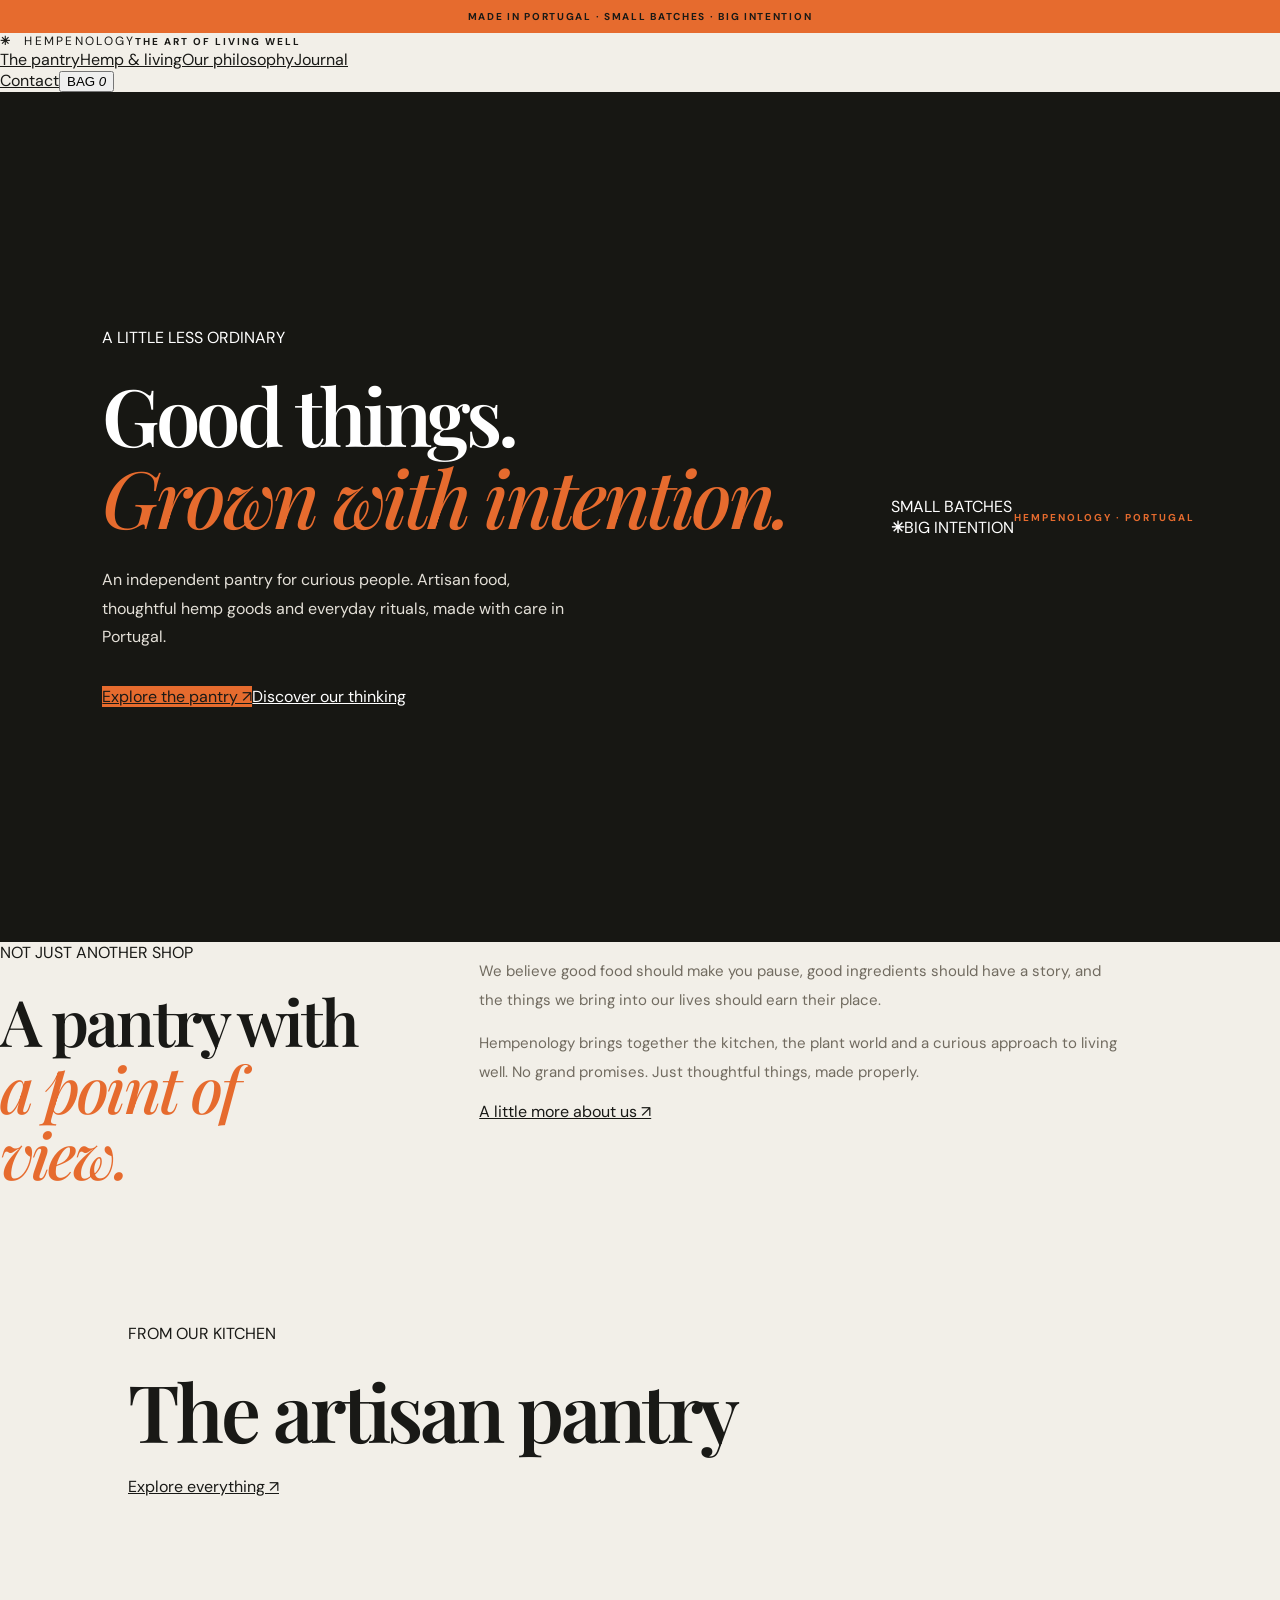
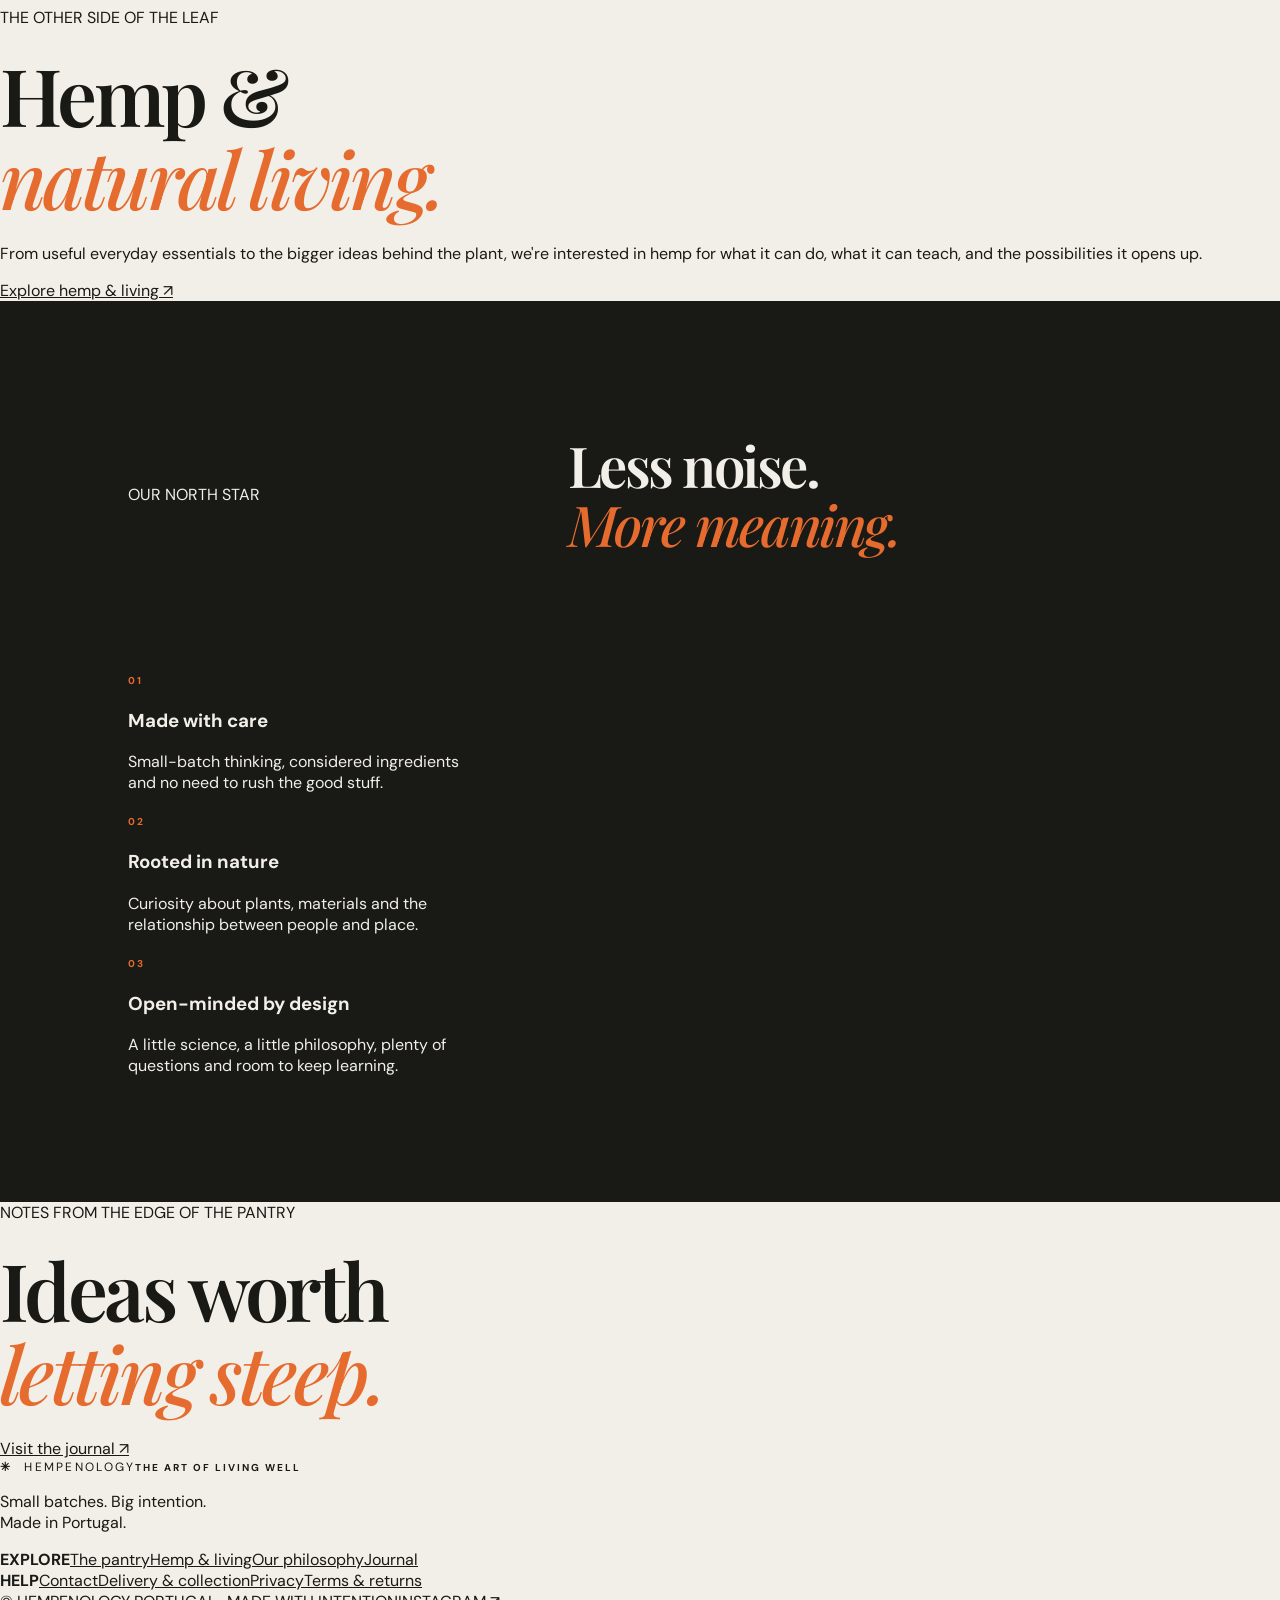
==== index.html @ 74f0e010 "Add files via upload" ====
<!doctype html><html lang="en"><head><meta charset="utf-8"><meta name="viewport" content="width=device-width,initial-scale=1"><title>Hempenology | Small batches. Big intention.</title><meta name="description" content="Artisan food, thoughtful hemp goods and a more intentional way of living. Made in Portugal."><meta name="theme-color" content="#171612"><link rel="icon" href="/assets/butterfly.svg"><link rel="preconnect" href="https://fonts.googleapis.com"><link href="https://fonts.googleapis.com/css2?family=DM+Sans:wght@400;500;600;700&family=Playfair+Display:wght@400;500;600;700&display=swap" rel="stylesheet"><link rel="stylesheet" href="/styles.css"><script defer src="/catalog.js"></script><script defer src="/app.js"></script></head><body>
<div class="announcement">MADE IN PORTUGAL · SMALL BATCHES · BIG INTENTION</div><header><a class="brand" href="/"><b>✳</b><span>HEMPENOLOGY<small>THE ART OF LIVING WELL</small></span></a><button class="menu" aria-label="Open menu">☰</button><nav><a href="/shop.html">The pantry</a><a href="/hemp.html">Hemp & living</a><a href="/philosophy.html">Our philosophy</a><a href="/journal.html">Journal</a></nav><div class="actions"><a href="/contact.html">Contact</a><button class="bag">BAG <i class="count">0</i></button></div></header>
<main><section class="hero"><div class="hero-content"><label>A LITTLE LESS ORDINARY</label><h1>Good things.<br><em>Grown with intention.</em></h1><p>An independent pantry for curious people. Artisan food, thoughtful hemp goods and everyday rituals, made with care in Portugal.</p><a class="btn orange" href="/shop.html">Explore the pantry ↗</a><a class="btn ghost" href="/philosophy.html">Discover our thinking</a></div><div class="stamp">SMALL BATCHES<br><b>✳</b>BIG INTENTION</div><small class="hero-foot">HEMPENOLOGY · PORTUGAL</small></section>
<section class="intro"><div><label>NOT JUST ANOTHER SHOP</label><h2>A pantry with<br><em>a point of view.</em></h2></div><div><p>We believe good food should make you pause, good ingredients should have a story, and the things we bring into our lives should earn their place.</p><p>Hempenology brings together the kitchen, the plant world and a curious approach to living well. No grand promises. Just thoughtful things, made properly.</p><a class="link" href="/philosophy.html">A little more about us ↗</a></div></section>
<section class="section"><div class="heading"><div><label>FROM OUR KITCHEN</label><h2>The artisan pantry</h2></div><a class="link" href="/shop.html">Explore everything ↗</a></div><div id="featured" class="products"></div></section>
<section class="split"><div class="botanical"></div><div><label>THE OTHER SIDE OF THE LEAF</label><h2>Hemp &<br><em>natural living.</em></h2><p>From useful everyday essentials to the bigger ideas behind the plant, we're interested in hemp for what it can do, what it can teach, and the possibilities it opens up.</p><a class="btn dark" href="/hemp.html">Explore hemp & living ↗</a></div></section>
<section class="section values"><label>OUR NORTH STAR</label><h2>Less noise.<br><em>More meaning.</em></h2><div class="three"><article><small>01</small><h3>Made with care</h3><p>Small-batch thinking, considered ingredients and no need to rush the good stuff.</p></article><article><small>02</small><h3>Rooted in nature</h3><p>Curiosity about plants, materials and the relationship between people and place.</p></article><article><small>03</small><h3>Open-minded by design</h3><p>A little science, a little philosophy, plenty of questions and room to keep learning.</p></article></div></section>
<section class="journal"><div><label>NOTES FROM THE EDGE OF THE PANTRY</label><h2>Ideas worth<br><em>letting steep.</em></h2></div><a class="btn ghost" href="/journal.html">Visit the journal ↗</a></section></main>
<footer><div class="foot-top"><div><a class="brand" href="/"><b>✳</b><span>HEMPENOLOGY<small>THE ART OF LIVING WELL</small></span></a><p>Small batches. Big intention.<br>Made in Portugal.</p></div><div class="foot-links"><div><b>EXPLORE</b><a href="/shop.html">The pantry</a><a href="/hemp.html">Hemp & living</a><a href="/philosophy.html">Our philosophy</a><a href="/journal.html">Journal</a></div><div><b>HELP</b><a href="/contact.html">Contact</a><a href="/delivery.html">Delivery & collection</a><a href="/privacy.html">Privacy</a><a href="/terms.html">Terms & returns</a></div></div></div><div class="foot-bottom">© <span id="year"></span> HEMPENOLOGY <span>PORTUGAL · MADE WITH INTENTION</span><a href="https://www.instagram.com/hempenology/">INSTAGRAM ↗</a></div></footer>
<div class="overlay" hidden><aside class="drawer"><div class="drawer-head"><h2>Your bag</h2><button class="close">×</button></div><div class="items"></div><div class="drawer-foot"><div class="total">Subtotal <b>€0.00</b></div><p>Delivery or collection details are confirmed before payment.</p><button class="btn orange checkout">Continue to order ↗</button></div></aside></div><div class="toast"></div></body></html>
---- styles.css ----
:root{--ink:#191916;--paper:#f2efe8;--cream:#e6dfd2;--orange:#e66b2e;--muted:#716b60;--serif:'Playfair Display',Georgia,serif;--sans:'DM Sans',Arial,sans-serif}
*{box-sizing:border-box}
html{scroll-behavior:smooth;scroll-padding-top:90px}
body{margin:0;background:var(--paper);color:var(--ink);font-family:var(--sans)}
a{color:inherit}
.announcement{background:var(--orange);text-align:center;padding:10px 14px;font-size:10px;font-weight:700;letter-spacing:.17em;text-transform:uppercase}
.header{height:84px;padding:0 6vw;display:flex;align-items:center;justify-content:space-between;background:var(--paper);position:relative;z-index:10}
.brand{display:flex;align-items:center;gap:12px;text-decoration:none;color:var(--ink);font-size:12px;letter-spacing:.19em}
.mark{width:42px;height:42px;border:1px solid var(--orange);display:grid;place-items:center;font:700 27px var(--serif);position:relative}
.mark span{color:var(--orange);position:absolute;right:5px;top:1px;font-size:13px}
.header nav{display:flex;align-items:center;gap:clamp(16px,2.7vw,36px)}
.header nav a,.bottom a{font-size:12px;text-decoration:none;color:var(--ink)}
.header nav a:hover,.bottom a:hover{color:var(--orange)}
.navcta{border:1px solid var(--ink);padding:12px 16px}
.menu{display:none;border:0;background:none;color:var(--ink);font-size:27px;cursor:pointer}
.hero{min-height:690px;height:min(76vw,850px);position:relative;display:flex;align-items:center;overflow:hidden;background:#171713;color:white}
.hero-bg{position:absolute;inset:0;background:linear-gradient(90deg,rgba(15,16,13,.91),rgba(15,16,13,.62) 58%,rgba(15,16,13,.25)),url('https://cdn.shopify.com/s/files/1/0929/4387/6361/files/1000040641.png?v=1758748194') center/cover}
.hero-content{position:relative;padding:7vw 8vw;max-width:980px}
.hero small,small{font-size:10px;letter-spacing:.2em;font-weight:700}
.hero small,.eyebrow small,.section-heading small,.manifesto-copy small,.values small,.journal-teaser small,.contact small{color:var(--orange)}
h1,h2{font:600 clamp(44px,6.2vw,82px)/1.04 var(--serif);letter-spacing:-.045em;margin:25px 0}
h1 em,h2 em{color:var(--orange);font-weight:500}
.hero p{max-width:470px;color:#e4e0d8;font-size:16px;line-height:1.8;margin:28px 0 34px}
.button{display:inline-flex;align-items:center;gap:12px;text-decoration:none;padding:17px 21px;font-size:11px;letter-spacing:.08em;text-transform:uppercase;font-weight:700;transition:transform .2s,background .2s}
.button:hover{transform:translateY(-2px)}
.orange{background:var(--orange);color:var(--ink)}
.hero-note,.hero-index{position:absolute;bottom:30px;font-size:9px;letter-spacing:.18em;color:#e8dfd3}
.hero-note{right:6vw}.hero-note i{color:var(--orange);padding:0 8px}.hero-index{left:6vw;color:#b5ab9b}
.section{padding:110px 10vw}
.intro{display:grid;grid-template-columns:.8fr 1.7fr;gap:8vw}
.eyebrow{display:flex;flex-direction:column;gap:18px;padding-top:12px}
.eyebrow span{font-size:9px;letter-spacing:.15em;color:#9a9183}
.intro h2,.manifesto h2,.section-heading h2,.values h2,.journal-teaser h2{font-size:clamp(39px,5vw,65px)}
.intro p,.manifesto p{font-size:15px;line-height:1.9;color:var(--muted);max-width:640px}
.intro .lead{font:500 23px/1.5 var(--serif);color:var(--ink);max-width:590px}
.destinations{background:#e8e2d7;padding:100px 7vw 90px}
.section-heading{display:flex;align-items:end;justify-content:space-between;gap:30px;margin:0 auto 48px;max-width:1300px}
.section-heading h2{margin-bottom:0}
.section-heading>p{max-width:340px;color:var(--muted);font-size:13px;line-height:1.8;margin:0 0 8px}
.destination-grid{display:grid;grid-template-columns:repeat(2,minmax(0,1fr));gap:22px;max-width:1300px;margin:auto}
.destination{background:var(--paper);min-width:0}
.destination-image{height:260px;background-size:cover;background-position:center}
.destination-pantry .destination-image{background-image:url('https://images.unsplash.com/photo-1547592180-85f173990554?auto=format&fit=crop&w=1200&q=85')}
.destination-kitchen .destination-image{background-image:url('https://images.unsplash.com/photo-1509440159596-0249088772ff?auto=format&fit=crop&w=1200&q=85')}
.destination-philosophy .destination-image{background-image:url('https://images.unsplash.com/photo-1501004318641-b39e6451bec6?auto=format&fit=crop&w=1200&q=85')}
.destination-journal .destination-image{background-image:url('https://images.unsplash.com/photo-1455390582262-044cabad277a?auto=format&fit=crop&w=1200&q=85')}
.destination-content{padding:27px 30px 32px}
.number{font-size:9px;letter-spacing:.16em;color:var(--orange);font-weight:700}
.destination h3{font:600 34px var(--serif);margin:13px 0 10px}
.destination p{font-size:13px;line-height:1.8;color:var(--muted);max-width:480px;min-height:70px}
.textlink{display:inline-flex;align-items:center;gap:13px;margin-top:14px;color:var(--ink);text-decoration:none;border-bottom:1px solid var(--orange);padding-bottom:8px;font-size:11px;font-weight:700;letter-spacing:.04em}
.textlink span{color:var(--orange);font-size:16px}
.coming-note{text-align:center;margin:35px 0 0;font-size:11px;color:#746d61;letter-spacing:.04em}.coming-note span{color:var(--orange);padding-right:8px}
.manifesto{display:grid;grid-template-columns:1fr 1fr;background:var(--cream);min-height:560px}
.manifesto-art{background:radial-gradient(circle,#8e5936,#503c2b 42%,#25251f 78%);display:grid;place-items:center;min-height:430px}
.manifesto-art span{width:205px;height:205px;border:1px solid #e8d9c3;border-radius:50%;display:grid;place-content:center;text-align:center;color:#e8d9c3;font:600 23px/1.5 var(--serif);letter-spacing:.12em;transform:rotate(-12deg)}
.manifesto-copy{padding:85px 9vw;align-self:center}
.values{background:var(--ink);color:var(--paper);display:grid;grid-template-columns:.9fr 1.5fr;gap:7vw;align-items:center}
.values h2{font-size:clamp(38px,4.4vw,58px)}
.value-grid{display:grid;grid-template-columns:repeat(3,1fr);gap:14px}
.value-grid article{border:1px solid #49463e;padding:23px 19px;min-height:240px}
.value-grid article span{font-size:10px;color:var(--orange)}
.value-grid article b{float:right;color:var(--orange);font-size:24px}
.value-grid h3{font:600 20px/1.2 var(--serif);margin:48px 0 12px}
.value-grid p{font-size:11px;line-height:1.8;color:#b9b3a8}
.journal-teaser{display:grid;grid-template-columns:1fr 1fr;gap:8vw;align-items:center}
.journal-teaser h2{margin-bottom:0}
.journal-teaser-copy p{font:500 20px/1.6 var(--serif);max-width:520px}
.journal-stamp{display:inline-block;margin-top:22px;border:1px solid #c9bdae;padding:14px 20px;font-size:9px;letter-spacing:.16em;line-height:1.8;color:#887d6d;transform:rotate(-3deg)}
.journal-stamp b{color:var(--orange)}
.contact{background:var(--ink);color:var(--paper);text-align:center;padding:100px 20px 38px}
.contact h2{font-size:clamp(40px,5vw,64px)}
.contact p{font-size:14px;color:#b9b3a8;margin:0 auto 30px;line-height:1.8}
.light{background:var(--paper);color:var(--ink)}
.contact footer{margin-top:90px;padding-top:24px;border-top:1px solid #49463e;font-size:9px;letter-spacing:.18em;color:#999184}
.bottom{padding:24px 6vw;display:flex;align-items:center;justify-content:space-between;gap:14px}
.bottom>span{font-size:10px;color:#777064}
@media(max-width:850px){.header{padding:0 4vw}.header nav{gap:14px}.header nav a{font-size:10px}.values{grid-template-columns:1fr}.value-grid article{min-height:215px}}
@media(max-width:650px){
  .announcement{font-size:9px;padding:10px 8px;letter-spacing:.13em}
  .header{height:70px;padding:0 20px}.brand{font-size:10px}.mark{width:38px;height:38px}.menu{display:block}
  .header nav{display:none;position:absolute;z-index:20;top:70px;left:0;right:0;background:var(--paper);padding:24px 22px 28px;flex-direction:column;align-items:stretch;gap:21px;border-top:1px solid #ded7ca;box-shadow:0 12px 20px #00000012}
  .header nav.open{display:flex}.header nav a{font-size:13px}.navcta{text-align:center}
  .hero{height:690px;min-height:0;align-items:end}.hero-bg{background-position:58% center}
  .hero-content{padding:40px 25px 105px}.hero h1{font-size:clamp(46px,12vw,58px);line-height:1.02}.hero p{font-size:14px;max-width:330px}
  .hero-note{left:25px;right:auto;bottom:25px;font-size:8px}.hero-index{display:none}
  .section{padding:78px 25px}.intro{grid-template-columns:1fr;gap:22px}.eyebrow{gap:10px}
  .intro h2,.manifesto h2,.section-heading h2,.values h2,.journal-teaser h2{font-size:43px}
  .intro .lead{font-size:20px}
  .destinations{padding:78px 18px 65px}.section-heading{display:block;margin-bottom:32px}.section-heading>p{margin-top:22px}
  .destination-grid{grid-template-columns:1fr;gap:16px}.destination-image{height:220px}.destination-content{padding:23px 22px 27px}.destination h3{font-size:31px}.destination p{min-height:0}
  .manifesto{grid-template-columns:1fr}.manifesto-art{min-height:280px}.manifesto-art span{width:175px;height:175px;font-size:20px}.manifesto-copy{padding:65px 25px}
  .values{padding:78px 22px;gap:22px}.value-grid{grid-template-columns:1fr;gap:11px}.value-grid article{min-height:0;padding:24px}.value-grid h3{margin:30px 0 10px}
  .journal-teaser{grid-template-columns:1fr;gap:25px}.journal-teaser-copy p{font-size:18px}
  .contact{padding:78px 20px 32px}.contact footer{margin-top:70px;font-size:8px;line-height:1.8}
  .bottom{padding:20px 16px;gap:10px;flex-wrap:wrap}.bottom>span{order:3;width:100%;text-align:center}
}
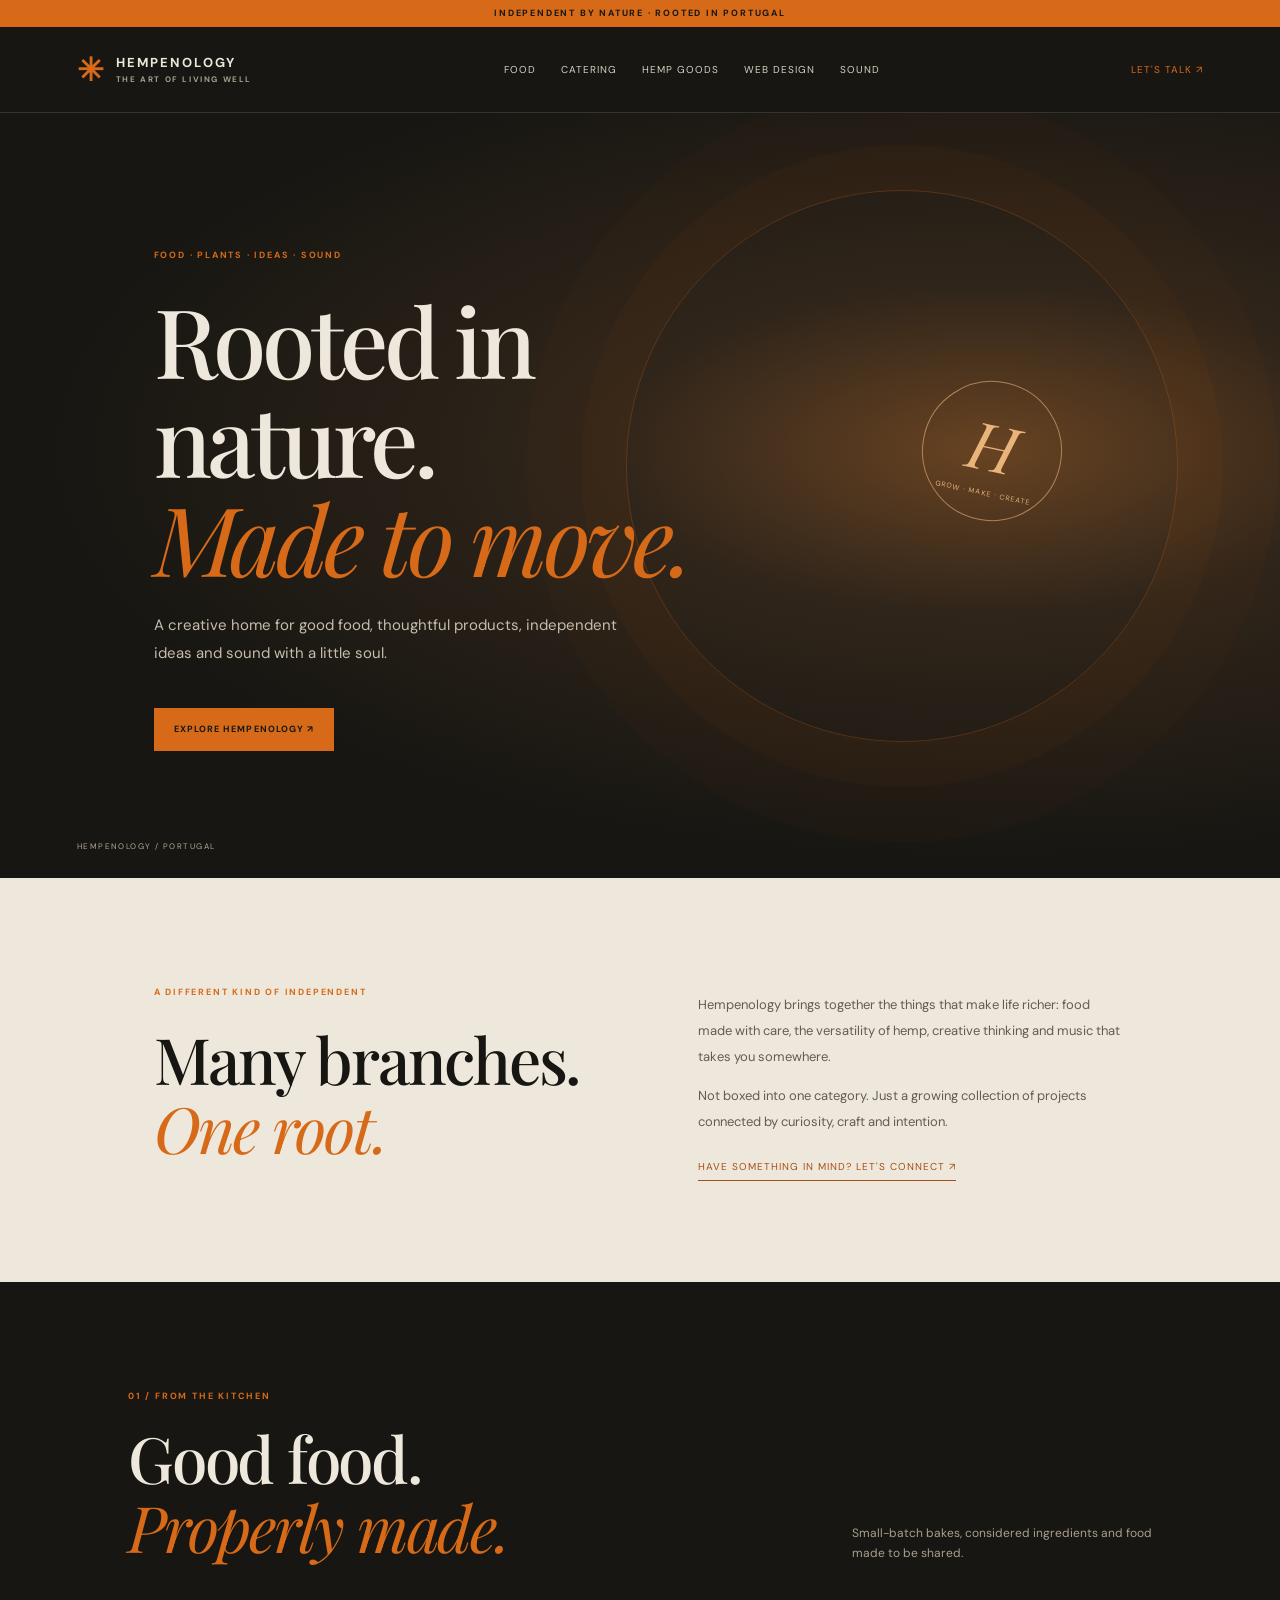
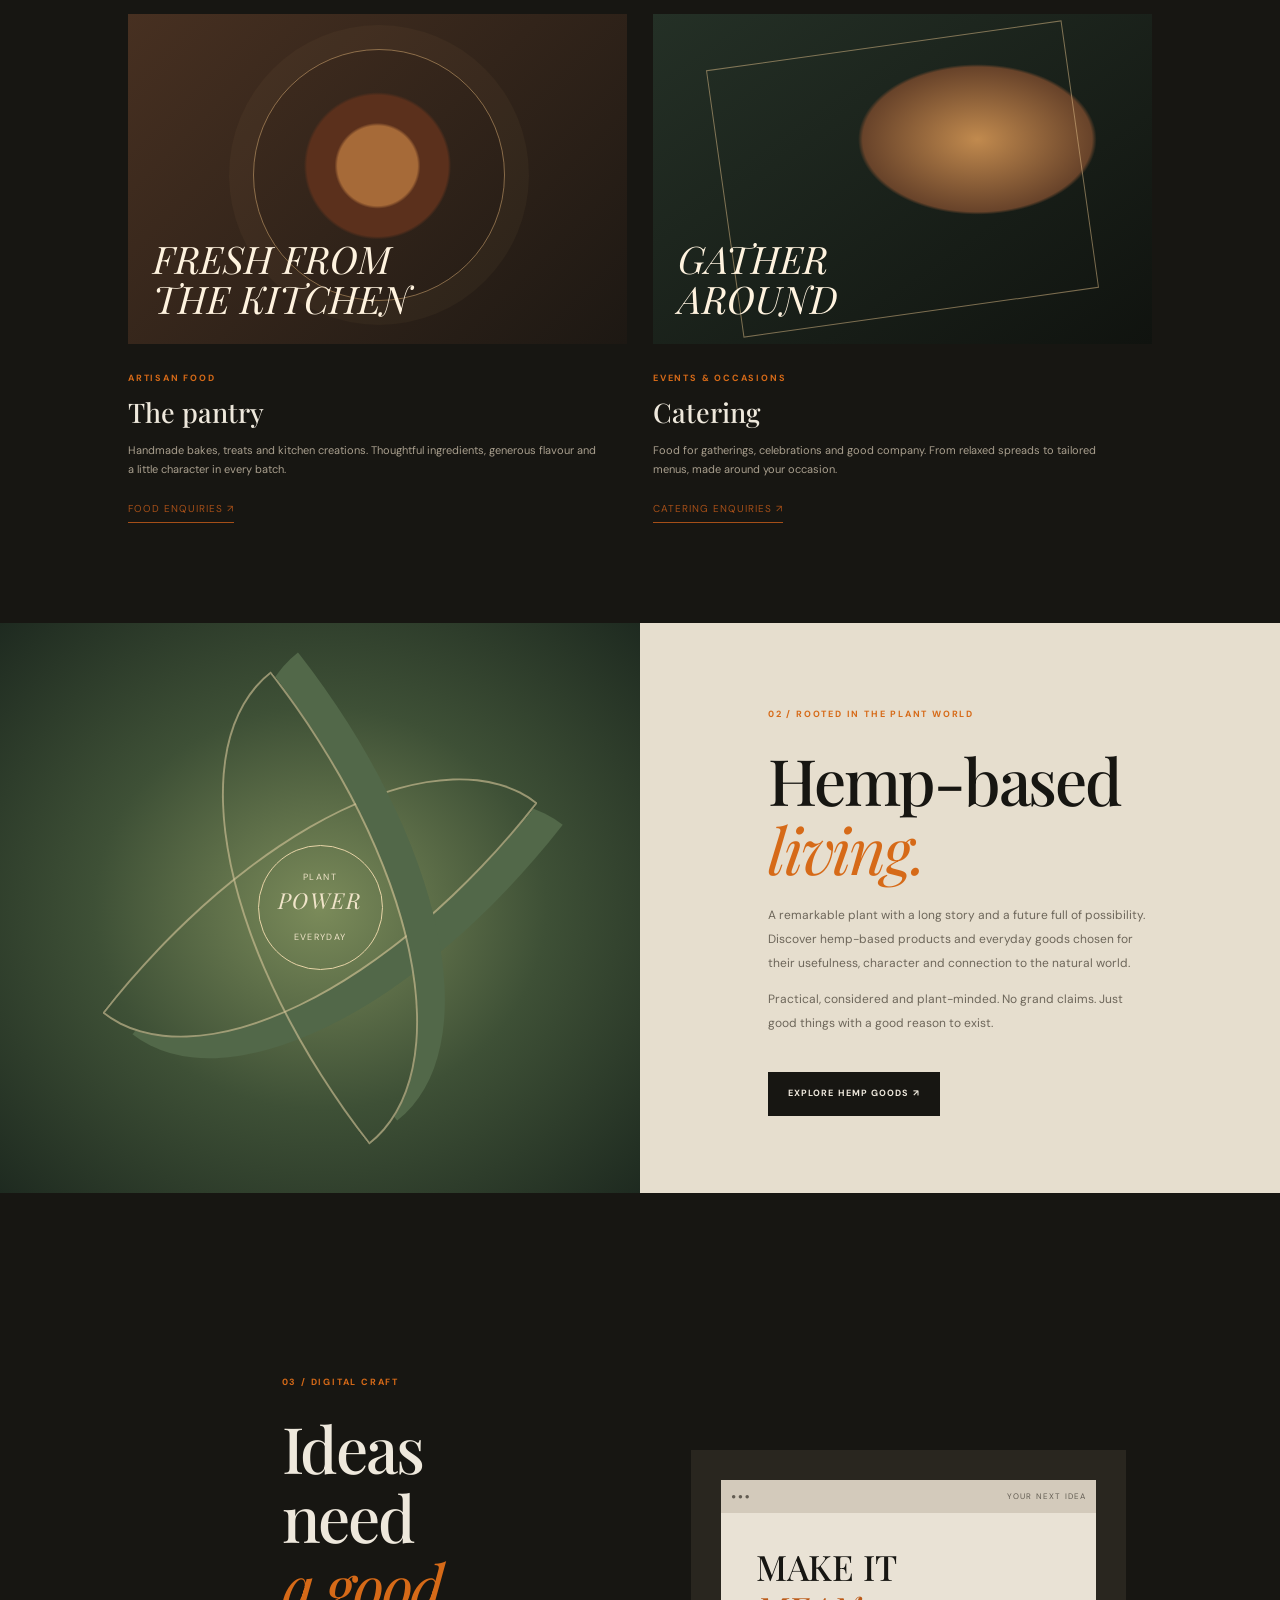
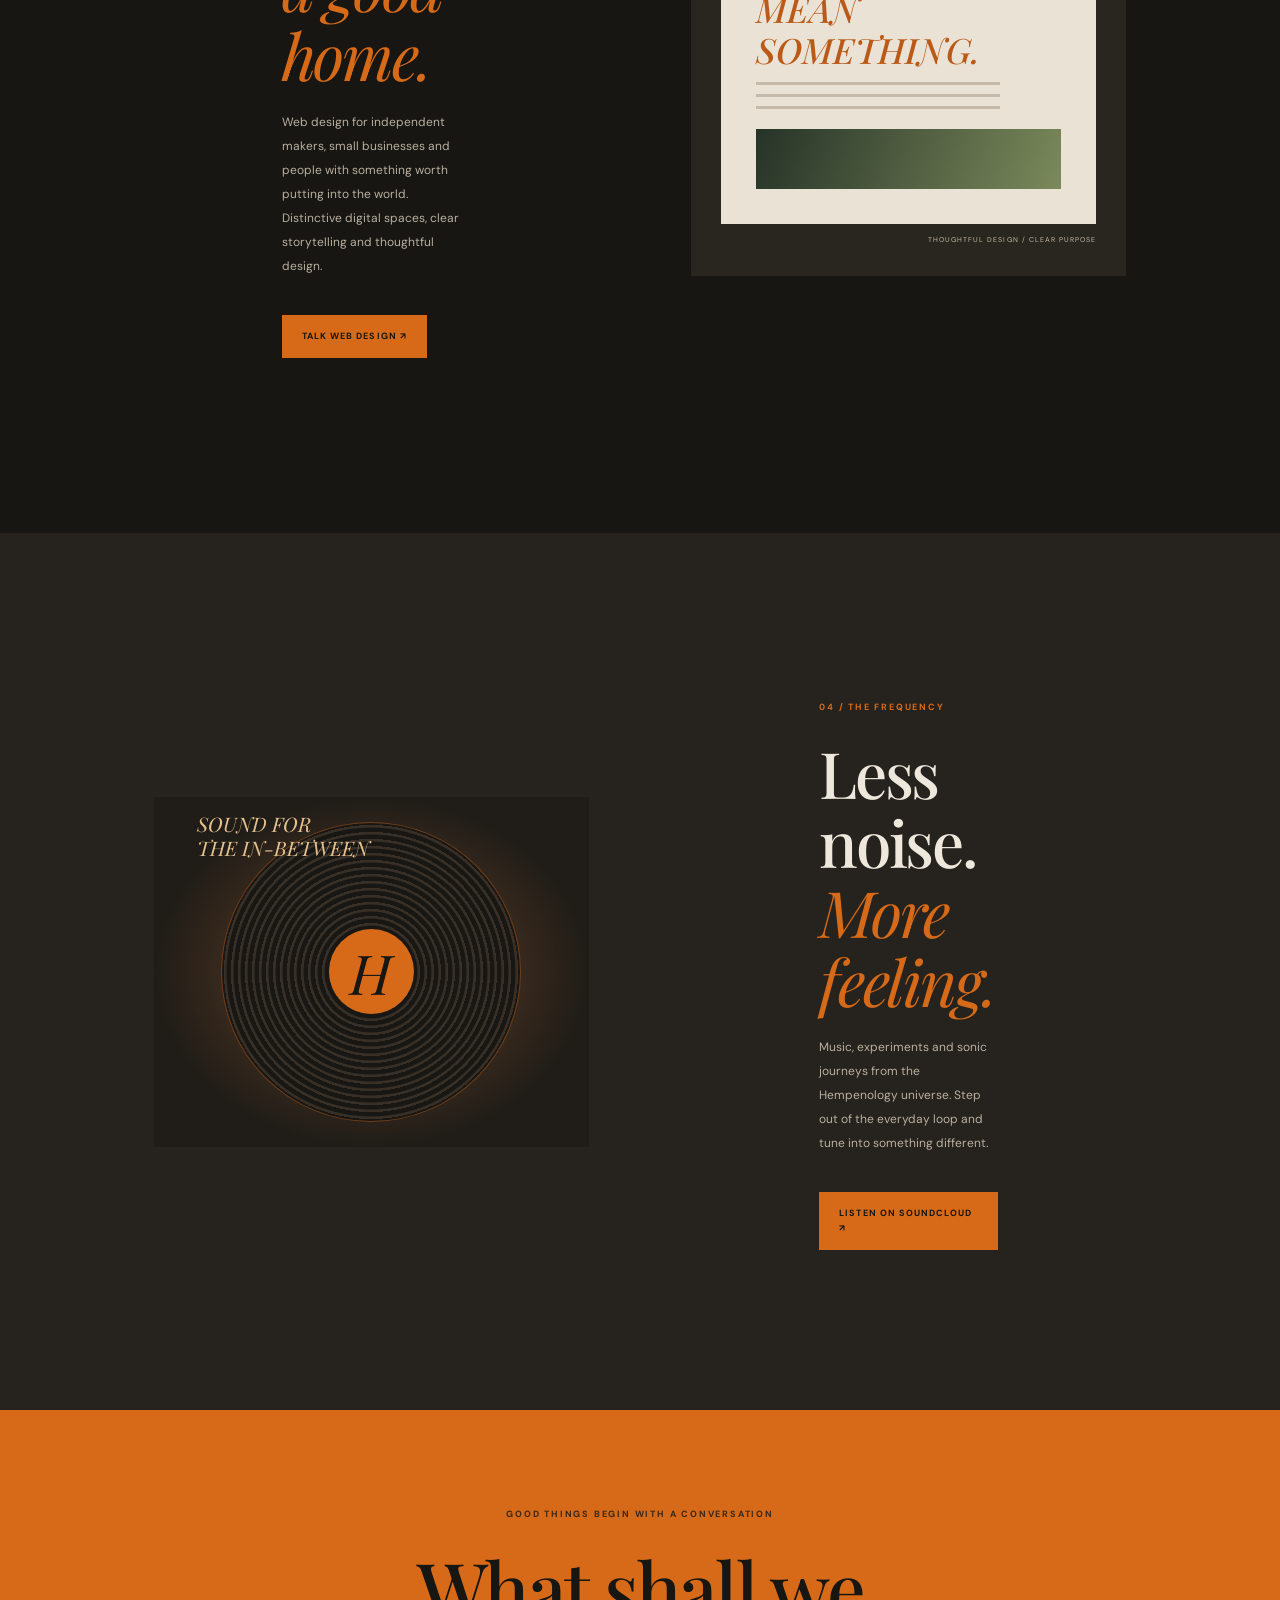
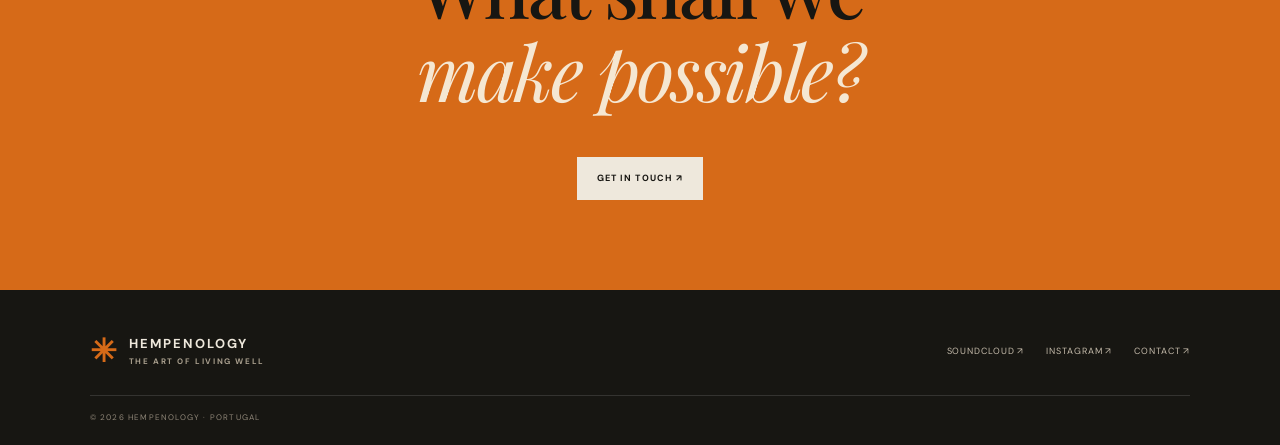
==== commit 7b61ae25: "Add files via upload" ====
--- a/index.html
+++ b/index.html
@@ -1,10 +1,10 @@
-<!doctype html><html lang="en"><head><meta charset="utf-8"><meta name="viewport" content="width=device-width,initial-scale=1"><title>Hempenology | Small batches. Big intention.</title><meta name="description" content="Artisan food, thoughtful hemp goods and a more intentional way of living. Made in Portugal."><meta name="theme-color" content="#171612"><link rel="icon" href="/assets/butterfly.svg"><link rel="preconnect" href="https://fonts.googleapis.com"><link href="https://fonts.googleapis.com/css2?family=DM+Sans:wght@400;500;600;700&family=Playfair+Display:wght@400;500;600;700&display=swap" rel="stylesheet"><link rel="stylesheet" href="/styles.css"><script defer src="/catalog.js"></script><script defer src="/app.js"></script></head><body>
-<div class="announcement">MADE IN PORTUGAL · SMALL BATCHES · BIG INTENTION</div><header><a class="brand" href="/"><b>✳</b><span>HEMPENOLOGY<small>THE ART OF LIVING WELL</small></span></a><button class="menu" aria-label="Open menu">☰</button><nav><a href="/shop.html">The pantry</a><a href="/hemp.html">Hemp & living</a><a href="/philosophy.html">Our philosophy</a><a href="/journal.html">Journal</a></nav><div class="actions"><a href="/contact.html">Contact</a><button class="bag">BAG <i class="count">0</i></button></div></header>
-<main><section class="hero"><div class="hero-content"><label>A LITTLE LESS ORDINARY</label><h1>Good things.<br><em>Grown with intention.</em></h1><p>An independent pantry for curious people. Artisan food, thoughtful hemp goods and everyday rituals, made with care in Portugal.</p><a class="btn orange" href="/shop.html">Explore the pantry ↗</a><a class="btn ghost" href="/philosophy.html">Discover our thinking</a></div><div class="stamp">SMALL BATCHES<br><b>✳</b>BIG INTENTION</div><small class="hero-foot">HEMPENOLOGY · PORTUGAL</small></section>
-<section class="intro"><div><label>NOT JUST ANOTHER SHOP</label><h2>A pantry with<br><em>a point of view.</em></h2></div><div><p>We believe good food should make you pause, good ingredients should have a story, and the things we bring into our lives should earn their place.</p><p>Hempenology brings together the kitchen, the plant world and a curious approach to living well. No grand promises. Just thoughtful things, made properly.</p><a class="link" href="/philosophy.html">A little more about us ↗</a></div></section>
-<section class="section"><div class="heading"><div><label>FROM OUR KITCHEN</label><h2>The artisan pantry</h2></div><a class="link" href="/shop.html">Explore everything ↗</a></div><div id="featured" class="products"></div></section>
-<section class="split"><div class="botanical"></div><div><label>THE OTHER SIDE OF THE LEAF</label><h2>Hemp &<br><em>natural living.</em></h2><p>From useful everyday essentials to the bigger ideas behind the plant, we're interested in hemp for what it can do, what it can teach, and the possibilities it opens up.</p><a class="btn dark" href="/hemp.html">Explore hemp & living ↗</a></div></section>
-<section class="section values"><label>OUR NORTH STAR</label><h2>Less noise.<br><em>More meaning.</em></h2><div class="three"><article><small>01</small><h3>Made with care</h3><p>Small-batch thinking, considered ingredients and no need to rush the good stuff.</p></article><article><small>02</small><h3>Rooted in nature</h3><p>Curiosity about plants, materials and the relationship between people and place.</p></article><article><small>03</small><h3>Open-minded by design</h3><p>A little science, a little philosophy, plenty of questions and room to keep learning.</p></article></div></section>
-<section class="journal"><div><label>NOTES FROM THE EDGE OF THE PANTRY</label><h2>Ideas worth<br><em>letting steep.</em></h2></div><a class="btn ghost" href="/journal.html">Visit the journal ↗</a></section></main>
-<footer><div class="foot-top"><div><a class="brand" href="/"><b>✳</b><span>HEMPENOLOGY<small>THE ART OF LIVING WELL</small></span></a><p>Small batches. Big intention.<br>Made in Portugal.</p></div><div class="foot-links"><div><b>EXPLORE</b><a href="/shop.html">The pantry</a><a href="/hemp.html">Hemp & living</a><a href="/philosophy.html">Our philosophy</a><a href="/journal.html">Journal</a></div><div><b>HELP</b><a href="/contact.html">Contact</a><a href="/delivery.html">Delivery & collection</a><a href="/privacy.html">Privacy</a><a href="/terms.html">Terms & returns</a></div></div></div><div class="foot-bottom">© <span id="year"></span> HEMPENOLOGY <span>PORTUGAL · MADE WITH INTENTION</span><a href="https://www.instagram.com/hempenology/">INSTAGRAM ↗</a></div></footer>
-<div class="overlay" hidden><aside class="drawer"><div class="drawer-head"><h2>Your bag</h2><button class="close">×</button></div><div class="items"></div><div class="drawer-foot"><div class="total">Subtotal <b>€0.00</b></div><p>Delivery or collection details are confirmed before payment.</p><button class="btn orange checkout">Continue to order ↗</button></div></aside></div><div class="toast"></div></body></html>+<!doctype html><html lang="en"><head><meta charset="utf-8"><meta name="viewport" content="width=device-width,initial-scale=1"><title>Hempenology | Food, plants, ideas & sound</title><meta name="description" content="Artisan food, catering, hemp-based goods, web design and sound. Rooted in nature, made with intention."><link rel="preconnect" href="https://fonts.googleapis.com"><link href="https://fonts.googleapis.com/css2?family=DM+Sans:wght@400;500;600;700&family=Playfair+Display:ital,wght@0,400;0,500;1,400&display=swap" rel="stylesheet"><link rel="stylesheet" href="styles.css"><script defer src="script.js"></script></head><body>
+<div class="top">INDEPENDENT BY NATURE · ROOTED IN PORTUGAL</div><header><a class="logo" href="#home"><b>✳</b><span>HEMPENOLOGY<small>THE ART OF LIVING WELL</small></span></a><button class="menu">☰</button><nav><a href="#food">Food</a><a href="#catering">Catering</a><a href="#hemp">Hemp goods</a><a href="#design">Web design</a><a href="#sound">Sound</a></nav><a class="contact-link" href="contact.html">Let's talk ↗</a></header>
+<main id="home"><section class="hero"><div class="hero-copy"><label>FOOD · PLANTS · IDEAS · SOUND</label><h1>Rooted in nature.<br><em>Made to move.</em></h1><p>A creative home for good food, thoughtful products, independent ideas and sound with a little soul.</p><a class="btn orange" href="#explore">Explore Hempenology ↗</a></div><div class="orbit"><b>H</b><small>GROW · MAKE · CREATE</small></div><span class="hero-foot">HEMPENOLOGY / PORTUGAL</span></section>
+<section class="intro" id="explore"><div><label>A DIFFERENT KIND OF INDEPENDENT</label><h2>Many branches.<br><em>One root.</em></h2></div><div><p>Hempenology brings together the things that make life richer: food made with care, the versatility of hemp, creative thinking and music that takes you somewhere.</p><p>Not boxed into one category. Just a growing collection of projects connected by curiosity, craft and intention.</p><a class="under" href="contact.html">Have something in mind? Let's connect ↗</a></div></section>
+<section class="section" id="food"><div class="heading"><div><label>01 / FROM THE KITCHEN</label><h2>Good food.<br><em>Properly made.</em></h2></div><p>Small-batch bakes, considered ingredients and food made to be shared.</p></div><div class="cards"><article><div class="picture foodpic"><span>FRESH FROM<br>THE KITCHEN</span></div><label>ARTISAN FOOD</label><h3>The pantry</h3><p>Handmade bakes, treats and kitchen creations. Thoughtful ingredients, generous flavour and a little character in every batch.</p><a class="under" href="contact.html">Food enquiries ↗</a></article><article id="catering"><div class="picture cateringpic"><span>GATHER<br>AROUND</span></div><label>EVENTS & OCCASIONS</label><h3>Catering</h3><p>Food for gatherings, celebrations and good company. From relaxed spreads to tailored menus, made around your occasion.</p><a class="under" href="contact.html">Catering enquiries ↗</a></article></div></section>
+<section class="hemp" id="hemp"><div class="plant-art"><span>PLANT<br><b>POWER</b><br>EVERYDAY</span></div><div><label>02 / ROOTED IN THE PLANT WORLD</label><h2>Hemp-based<br><em>living.</em></h2><p>A remarkable plant with a long story and a future full of possibility. Discover hemp-based products and everyday goods chosen for their usefulness, character and connection to the natural world.</p><p>Practical, considered and plant-minded. No grand claims. Just good things with a good reason to exist.</p><a class="btn dark" href="contact.html">Explore hemp goods ↗</a></div></section>
+<section class="design" id="design"><div><label>03 / DIGITAL CRAFT</label><h2>Ideas need<br><em>a good home.</em></h2><p>Web design for independent makers, small businesses and people with something worth putting into the world. Distinctive digital spaces, clear storytelling and thoughtful design.</p><a class="btn orange" href="contact.html">Talk web design ↗</a></div><div class="browser"><div class="browserbar">● ● ● <span>YOUR NEXT IDEA</span></div><div class="browserbody"><b>MAKE IT<br><em>MEAN SOMETHING.</em></b><i></i><i></i><i></i><div></div></div><small>THOUGHTFUL DESIGN / CLEAR PURPOSE</small></div></section>
+<section class="sound" id="sound"><div class="record"><div class="vinyl"><b>H</b></div><span>SOUND FOR<br>THE IN-BETWEEN</span></div><div><label>04 / THE FREQUENCY</label><h2>Less noise.<br><em>More feeling.</em></h2><p>Music, experiments and sonic journeys from the Hempenology universe. Step out of the everyday loop and tune into something different.</p><a class="btn orange" href="https://soundcloud.com/hempenology" target="_blank" rel="noopener">Listen on SoundCloud ↗</a></div></section>
+<section class="closing"><label>GOOD THINGS BEGIN WITH A CONVERSATION</label><h2>What shall we<br><em>make possible?</em></h2><a class="btn light" href="contact.html">Get in touch ↗</a></section></main>
+<footer><a class="logo" href="#home"><b>✳</b><span>HEMPENOLOGY<small>THE ART OF LIVING WELL</small></span></a><div><a href="https://soundcloud.com/hempenology" target="_blank" rel="noopener">SoundCloud ↗</a><a href="https://www.instagram.com/hempenology/" target="_blank" rel="noopener">Instagram ↗</a><a href="contact.html">Contact ↗</a></div><small>© <span id="year"></span> HEMPENOLOGY · PORTUGAL</small></footer></body></html>
--- a/styles.css
+++ b/styles.css
@@ -1,97 +1,2 @@
-:root{--ink:#191916;--paper:#f2efe8;--cream:#e6dfd2;--orange:#e66b2e;--muted:#716b60;--serif:'Playfair Display',Georgia,serif;--sans:'DM Sans',Arial,sans-serif}
-*{box-sizing:border-box}
-html{scroll-behavior:smooth;scroll-padding-top:90px}
-body{margin:0;background:var(--paper);color:var(--ink);font-family:var(--sans)}
-a{color:inherit}
-.announcement{background:var(--orange);text-align:center;padding:10px 14px;font-size:10px;font-weight:700;letter-spacing:.17em;text-transform:uppercase}
-.header{height:84px;padding:0 6vw;display:flex;align-items:center;justify-content:space-between;background:var(--paper);position:relative;z-index:10}
-.brand{display:flex;align-items:center;gap:12px;text-decoration:none;color:var(--ink);font-size:12px;letter-spacing:.19em}
-.mark{width:42px;height:42px;border:1px solid var(--orange);display:grid;place-items:center;font:700 27px var(--serif);position:relative}
-.mark span{color:var(--orange);position:absolute;right:5px;top:1px;font-size:13px}
-.header nav{display:flex;align-items:center;gap:clamp(16px,2.7vw,36px)}
-.header nav a,.bottom a{font-size:12px;text-decoration:none;color:var(--ink)}
-.header nav a:hover,.bottom a:hover{color:var(--orange)}
-.navcta{border:1px solid var(--ink);padding:12px 16px}
-.menu{display:none;border:0;background:none;color:var(--ink);font-size:27px;cursor:pointer}
-.hero{min-height:690px;height:min(76vw,850px);position:relative;display:flex;align-items:center;overflow:hidden;background:#171713;color:white}
-.hero-bg{position:absolute;inset:0;background:linear-gradient(90deg,rgba(15,16,13,.91),rgba(15,16,13,.62) 58%,rgba(15,16,13,.25)),url('https://cdn.shopify.com/s/files/1/0929/4387/6361/files/1000040641.png?v=1758748194') center/cover}
-.hero-content{position:relative;padding:7vw 8vw;max-width:980px}
-.hero small,small{font-size:10px;letter-spacing:.2em;font-weight:700}
-.hero small,.eyebrow small,.section-heading small,.manifesto-copy small,.values small,.journal-teaser small,.contact small{color:var(--orange)}
-h1,h2{font:600 clamp(44px,6.2vw,82px)/1.04 var(--serif);letter-spacing:-.045em;margin:25px 0}
-h1 em,h2 em{color:var(--orange);font-weight:500}
-.hero p{max-width:470px;color:#e4e0d8;font-size:16px;line-height:1.8;margin:28px 0 34px}
-.button{display:inline-flex;align-items:center;gap:12px;text-decoration:none;padding:17px 21px;font-size:11px;letter-spacing:.08em;text-transform:uppercase;font-weight:700;transition:transform .2s,background .2s}
-.button:hover{transform:translateY(-2px)}
-.orange{background:var(--orange);color:var(--ink)}
-.hero-note,.hero-index{position:absolute;bottom:30px;font-size:9px;letter-spacing:.18em;color:#e8dfd3}
-.hero-note{right:6vw}.hero-note i{color:var(--orange);padding:0 8px}.hero-index{left:6vw;color:#b5ab9b}
-.section{padding:110px 10vw}
-.intro{display:grid;grid-template-columns:.8fr 1.7fr;gap:8vw}
-.eyebrow{display:flex;flex-direction:column;gap:18px;padding-top:12px}
-.eyebrow span{font-size:9px;letter-spacing:.15em;color:#9a9183}
-.intro h2,.manifesto h2,.section-heading h2,.values h2,.journal-teaser h2{font-size:clamp(39px,5vw,65px)}
-.intro p,.manifesto p{font-size:15px;line-height:1.9;color:var(--muted);max-width:640px}
-.intro .lead{font:500 23px/1.5 var(--serif);color:var(--ink);max-width:590px}
-.destinations{background:#e8e2d7;padding:100px 7vw 90px}
-.section-heading{display:flex;align-items:end;justify-content:space-between;gap:30px;margin:0 auto 48px;max-width:1300px}
-.section-heading h2{margin-bottom:0}
-.section-heading>p{max-width:340px;color:var(--muted);font-size:13px;line-height:1.8;margin:0 0 8px}
-.destination-grid{display:grid;grid-template-columns:repeat(2,minmax(0,1fr));gap:22px;max-width:1300px;margin:auto}
-.destination{background:var(--paper);min-width:0}
-.destination-image{height:260px;background-size:cover;background-position:center}
-.destination-pantry .destination-image{background-image:url('https://images.unsplash.com/photo-1547592180-85f173990554?auto=format&fit=crop&w=1200&q=85')}
-.destination-kitchen .destination-image{background-image:url('https://images.unsplash.com/photo-1509440159596-0249088772ff?auto=format&fit=crop&w=1200&q=85')}
-.destination-philosophy .destination-image{background-image:url('https://images.unsplash.com/photo-1501004318641-b39e6451bec6?auto=format&fit=crop&w=1200&q=85')}
-.destination-journal .destination-image{background-image:url('https://images.unsplash.com/photo-1455390582262-044cabad277a?auto=format&fit=crop&w=1200&q=85')}
-.destination-content{padding:27px 30px 32px}
-.number{font-size:9px;letter-spacing:.16em;color:var(--orange);font-weight:700}
-.destination h3{font:600 34px var(--serif);margin:13px 0 10px}
-.destination p{font-size:13px;line-height:1.8;color:var(--muted);max-width:480px;min-height:70px}
-.textlink{display:inline-flex;align-items:center;gap:13px;margin-top:14px;color:var(--ink);text-decoration:none;border-bottom:1px solid var(--orange);padding-bottom:8px;font-size:11px;font-weight:700;letter-spacing:.04em}
-.textlink span{color:var(--orange);font-size:16px}
-.coming-note{text-align:center;margin:35px 0 0;font-size:11px;color:#746d61;letter-spacing:.04em}.coming-note span{color:var(--orange);padding-right:8px}
-.manifesto{display:grid;grid-template-columns:1fr 1fr;background:var(--cream);min-height:560px}
-.manifesto-art{background:radial-gradient(circle,#8e5936,#503c2b 42%,#25251f 78%);display:grid;place-items:center;min-height:430px}
-.manifesto-art span{width:205px;height:205px;border:1px solid #e8d9c3;border-radius:50%;display:grid;place-content:center;text-align:center;color:#e8d9c3;font:600 23px/1.5 var(--serif);letter-spacing:.12em;transform:rotate(-12deg)}
-.manifesto-copy{padding:85px 9vw;align-self:center}
-.values{background:var(--ink);color:var(--paper);display:grid;grid-template-columns:.9fr 1.5fr;gap:7vw;align-items:center}
-.values h2{font-size:clamp(38px,4.4vw,58px)}
-.value-grid{display:grid;grid-template-columns:repeat(3,1fr);gap:14px}
-.value-grid article{border:1px solid #49463e;padding:23px 19px;min-height:240px}
-.value-grid article span{font-size:10px;color:var(--orange)}
-.value-grid article b{float:right;color:var(--orange);font-size:24px}
-.value-grid h3{font:600 20px/1.2 var(--serif);margin:48px 0 12px}
-.value-grid p{font-size:11px;line-height:1.8;color:#b9b3a8}
-.journal-teaser{display:grid;grid-template-columns:1fr 1fr;gap:8vw;align-items:center}
-.journal-teaser h2{margin-bottom:0}
-.journal-teaser-copy p{font:500 20px/1.6 var(--serif);max-width:520px}
-.journal-stamp{display:inline-block;margin-top:22px;border:1px solid #c9bdae;padding:14px 20px;font-size:9px;letter-spacing:.16em;line-height:1.8;color:#887d6d;transform:rotate(-3deg)}
-.journal-stamp b{color:var(--orange)}
-.contact{background:var(--ink);color:var(--paper);text-align:center;padding:100px 20px 38px}
-.contact h2{font-size:clamp(40px,5vw,64px)}
-.contact p{font-size:14px;color:#b9b3a8;margin:0 auto 30px;line-height:1.8}
-.light{background:var(--paper);color:var(--ink)}
-.contact footer{margin-top:90px;padding-top:24px;border-top:1px solid #49463e;font-size:9px;letter-spacing:.18em;color:#999184}
-.bottom{padding:24px 6vw;display:flex;align-items:center;justify-content:space-between;gap:14px}
-.bottom>span{font-size:10px;color:#777064}
-@media(max-width:850px){.header{padding:0 4vw}.header nav{gap:14px}.header nav a{font-size:10px}.values{grid-template-columns:1fr}.value-grid article{min-height:215px}}
-@media(max-width:650px){
-  .announcement{font-size:9px;padding:10px 8px;letter-spacing:.13em}
-  .header{height:70px;padding:0 20px}.brand{font-size:10px}.mark{width:38px;height:38px}.menu{display:block}
-  .header nav{display:none;position:absolute;z-index:20;top:70px;left:0;right:0;background:var(--paper);padding:24px 22px 28px;flex-direction:column;align-items:stretch;gap:21px;border-top:1px solid #ded7ca;box-shadow:0 12px 20px #00000012}
-  .header nav.open{display:flex}.header nav a{font-size:13px}.navcta{text-align:center}
-  .hero{height:690px;min-height:0;align-items:end}.hero-bg{background-position:58% center}
-  .hero-content{padding:40px 25px 105px}.hero h1{font-size:clamp(46px,12vw,58px);line-height:1.02}.hero p{font-size:14px;max-width:330px}
-  .hero-note{left:25px;right:auto;bottom:25px;font-size:8px}.hero-index{display:none}
-  .section{padding:78px 25px}.intro{grid-template-columns:1fr;gap:22px}.eyebrow{gap:10px}
-  .intro h2,.manifesto h2,.section-heading h2,.values h2,.journal-teaser h2{font-size:43px}
-  .intro .lead{font-size:20px}
-  .destinations{padding:78px 18px 65px}.section-heading{display:block;margin-bottom:32px}.section-heading>p{margin-top:22px}
-  .destination-grid{grid-template-columns:1fr;gap:16px}.destination-image{height:220px}.destination-content{padding:23px 22px 27px}.destination h3{font-size:31px}.destination p{min-height:0}
-  .manifesto{grid-template-columns:1fr}.manifesto-art{min-height:280px}.manifesto-art span{width:175px;height:175px;font-size:20px}.manifesto-copy{padding:65px 25px}
-  .values{padding:78px 22px;gap:22px}.value-grid{grid-template-columns:1fr;gap:11px}.value-grid article{min-height:0;padding:24px}.value-grid h3{margin:30px 0 10px}
-  .journal-teaser{grid-template-columns:1fr;gap:25px}.journal-teaser-copy p{font-size:18px}
-  .contact{padding:78px 20px 32px}.contact footer{margin-top:70px;font-size:8px;line-height:1.8}
-  .bottom{padding:20px 16px;gap:10px;flex-wrap:wrap}.bottom>span{order:3;width:100%;text-align:center}
-}
+*{box-sizing:border-box}:root{--ink:#171612;--cream:#eee8dc;--orange:#d66a18;--muted:#a99f8e;--serif:'Playfair Display',Georgia,serif;--sans:'DM Sans',Arial,sans-serif}html{scroll-behavior:smooth;scroll-padding-top:90px}body{margin:0;background:var(--ink);color:var(--cream);font:15px/1.7 var(--sans)}a{color:inherit;text-decoration:none}.top{text-align:center;background:var(--orange);color:var(--ink);padding:6px;font-size:9px;letter-spacing:.2em;font-weight:700}header{height:86px;padding:0 6vw;display:flex;align-items:center;justify-content:space-between;border-bottom:1px solid #ffffff20;position:relative;z-index:3;background:var(--ink)}.logo{display:flex;align-items:center;gap:10px;font-size:13px;font-weight:700;letter-spacing:.16em;line-height:1.2}.logo b{font-size:32px;color:var(--orange)}.logo small{display:block;color:var(--muted);font-size:8px;letter-spacing:.2em;margin-top:5px}nav{display:flex;gap:25px}nav a,.contact-link{font-size:10px;letter-spacing:.1em;text-transform:uppercase;color:#d9d0c1}.contact-link{color:var(--orange)}.menu{display:none;background:none;border:0;color:var(--cream);font-size:25px}label{font-size:9px;letter-spacing:.2em;color:var(--orange);font-weight:700}.hero{min-height:680px;height:85vh;max-height:850px;position:relative;display:flex;align-items:center;padding:8vw 12vw;overflow:hidden;background:radial-gradient(ellipse at 77% 44%,#684322,#30251a 27%,#171612 68%)}.hero:after{content:'';position:absolute;width:550px;height:550px;right:8%;top:10%;border:1px solid #d66a1845;border-radius:50%;box-shadow:0 0 0 45px #d66a1808,0 0 0 100px #d66a1806}.hero-copy{position:relative;z-index:1;max-width:650px}.hero h1,.contacthero h1{font:500 clamp(58px,7.5vw,98px)/1.03 var(--serif);letter-spacing:-.045em;margin:24px 0}.hero h1 em,h2 em,.contacthero h1 em{color:var(--orange);font-weight:400}.hero p,.contacthero p{max-width:490px;color:#c7bdad;line-height:1.9}.btn{display:inline-block;padding:14px 20px;margin-top:25px;font-size:9px;font-weight:700;letter-spacing:.12em;text-transform:uppercase}.orange{background:var(--orange);color:var(--ink)}.dark{background:var(--ink);color:var(--cream)}.light{background:var(--cream);color:var(--ink)}.orbit{position:absolute;right:17%;top:35%;z-index:1;width:140px;height:140px;border:1px solid #e9b47a99;border-radius:50%;display:flex;flex-direction:column;align-items:center;justify-content:center;transform:rotate(12deg);color:#e9b47a}.orbit b{font:italic 65px var(--serif)}.orbit small{font-size:7px;letter-spacing:.16em}.hero-foot{position:absolute;bottom:25px;left:6vw;font-size:8px;letter-spacing:.18em;color:#b2a895}.intro{background:var(--cream);color:var(--ink);padding:100px 12vw;display:grid;grid-template-columns:1fr 1fr;gap:9vw;align-items:center}.intro h2,.heading h2,.hemp h2,.design h2,.sound h2,.closing h2,.contactbody h2{font:500 clamp(43px,5vw,68px)/1.08 var(--serif);letter-spacing:-.035em;margin:20px 0}.intro p{font-size:13px;line-height:2;color:#625c52}.under{display:inline-block;color:#a54f18;font-size:10px;text-transform:uppercase;letter-spacing:.1em;border-bottom:1px solid #a54f18;padding-bottom:5px;margin-top:10px}.section{padding:100px 10vw}.heading{display:flex;justify-content:space-between;align-items:end;margin-bottom:38px}.heading h2{margin:15px 0}.heading>p{max-width:300px;color:var(--muted);font-size:12px}.cards{display:grid;grid-template-columns:1fr 1fr;gap:26px}.picture{height:330px;display:flex;align-items:end;padding:25px;margin-bottom:20px;position:relative;overflow:hidden}.picture span{font:italic 38px/1.05 var(--serif);color:#fff3df;position:relative;z-index:1}.foodpic{background:radial-gradient(circle at 50% 46%,#a66a38 0 13%,#5b301c 14% 23%,transparent 24%),linear-gradient(135deg,#473021,#1d1813)}.foodpic:after{content:'';position:absolute;width:250px;height:250px;border:1px solid #e4b57b80;border-radius:50%;left:calc(50% - 125px);top:35px;box-shadow:0 0 0 24px #e4b57b0b}.cateringpic{background:radial-gradient(ellipse at 65% 38%,#c18a4e,#68432a 25%,transparent 26%),linear-gradient(145deg,#243026,#10130f)}.cateringpic:after{content:'';position:absolute;inset:30px 14%;border:1px solid #e3c18b80;transform:rotate(-8deg)}.cards h3{font:500 27px var(--serif);margin:5px 0}.cards p{font-size:11px;color:var(--muted);max-width:470px}.hemp{display:grid;grid-template-columns:1fr 1fr;background:#e6dece;color:var(--ink);min-height:570px}.plant-art{position:relative;display:grid;place-items:center;background:radial-gradient(ellipse,#7b8b5a,#3e5036 50%,#1e2a20)}.plant-art:before,.plant-art:after{content:'';position:absolute;width:210px;height:430px;border:2px solid #d7c79b99;border-radius:100% 0 100% 0;transform:rotate(38deg);box-shadow:35px 0 0 -2px #526849}.plant-art:after{transform:rotate(-38deg)}.plant-art span{z-index:1;border:1px solid #e7d4a7;border-radius:50%;width:125px;height:125px;display:grid;place-content:center;text-align:center;color:#f0e4c9;font-size:9px;letter-spacing:.15em}.plant-art b{font:italic 22px var(--serif)}.hemp>div+div,.design>div:first-child,.sound>div+div{align-self:center;padding:75px 10vw}.hemp p,.design p,.sound p{font-size:12px;line-height:2;color:#6d665a;max-width:450px}.design,.sound{padding:100px 12vw;display:grid;grid-template-columns:1fr 1fr;gap:8vw;align-items:center}.design p,.sound p{color:#b9af9f}.browser{background:#29261f;padding:30px;position:relative}.browserbar{background:#d3cabb;color:#625c52;padding:10px;font-size:8px}.browserbar span{float:right;letter-spacing:.15em}.browserbody{background:#e9e2d5;color:var(--ink);padding:35px}.browserbody b{font:500 35px/1.1 var(--serif)}.browserbody em{color:#bb5a18}.browserbody i{display:block;height:3px;background:#c6bbaa;width:80%;margin-top:9px}.browserbody div{height:60px;background:linear-gradient(110deg,#263328,#7b895b);margin-top:20px}.browser>small{display:block;text-align:right;color:#c2b8a7;font-size:7px;letter-spacing:.15em;margin-top:10px}.sound{background:#26231e;padding-top:85px;padding-bottom:85px}.record{min-height:350px;display:grid;place-items:center;position:relative;background:radial-gradient(ellipse,#6c4327,#201d18 70%)}.vinyl{width:min(300px,60vw);aspect-ratio:1;border-radius:50%;background:repeating-radial-gradient(circle,#191714 0 4px,#383027 5px 7px);border:1px solid #d66a1877;display:grid;place-items:center}.vinyl b{width:85px;height:85px;border-radius:50%;background:var(--orange);color:var(--ink);display:grid;place-items:center;font:italic 55px var(--serif)}.record>span{position:absolute;top:15px;left:10%;font:italic 20px/1.2 var(--serif);color:#e5c18e}.closing{text-align:center;padding:90px 10vw;background:var(--orange);color:var(--ink)}.closing label{color:#3c2616}.closing h2{font-size:clamp(48px,6vw,78px)}.closing h2 em{color:#f5e7d2}footer{padding:42px 7vw 20px;display:grid;grid-template-columns:1fr auto;gap:25px;align-items:center}footer>div{display:flex;gap:22px}footer>div a{font-size:9px;text-transform:uppercase;letter-spacing:.1em;color:#c5bbab}footer>small{grid-column:1/-1;border-top:1px solid #ffffff20;padding-top:15px;color:#8f8678;font-size:8px;letter-spacing:.15em}.contacthero{padding:95px 12vw;background:radial-gradient(ellipse at 85% 15%,#53361f,#171612 60%)}.contacthero h1{font-size:clamp(55px,7vw,88px)}.contactbody{padding:75px 12vw 100px;display:grid;grid-template-columns:1fr 1fr;gap:10vw}.contactbody h2{font-size:48px}.contactbody p{font-size:12px;color:#b9af9f}.channel{display:flex;flex-direction:column;border-top:1px solid #ffffff30;padding:16px 0;margin-top:10px}.channel small,.contactlist small{font-size:8px;letter-spacing:.18em;color:var(--orange)}.channel b{font:500 20px var(--serif)}.contactlist{border-top:1px solid #ffffff30}.contactlist a{display:block;padding:20px 0;border-bottom:1px solid #ffffff30;font:500 21px var(--serif)}.contactlist small{display:block}
+@media(max-width:760px){header{height:72px;padding:0 5vw}.menu{display:block;order:3}nav{display:none;position:absolute;top:72px;left:0;right:0;background:var(--ink);padding:20px 7vw;flex-direction:column;gap:15px}nav.open{display:flex}.hero{min-height:650px;padding:60px 7vw}.hero h1{font-size:57px}.orbit{right:8%;top:auto;bottom:15%;width:105px;height:105px}.orbit b{font-size:48px}.intro{padding:70px 8vw;grid-template-columns:1fr;gap:20px}.section{padding:70px 7vw}.heading{display:block}.heading>p{margin-top:12px}.cards{grid-template-columns:1fr}.picture{height:270px}.hemp,.design,.sound{grid-template-columns:1fr}.plant-art{min-height:340px}.hemp>div+div,.design>div:first-child,.sound>div+div{padding:60px 8vw}.design{padding:65px 7vw;gap:25px}.record{min-height:320px}.closing{padding:70px 8vw}.contacthero{padding:70px 8vw}.contactbody{padding:55px 8vw 75px;grid-template-columns:1fr;gap:40px}footer{grid-template-columns:1fr}footer>div{flex-wrap:wrap}footer>small{grid-column:1}}
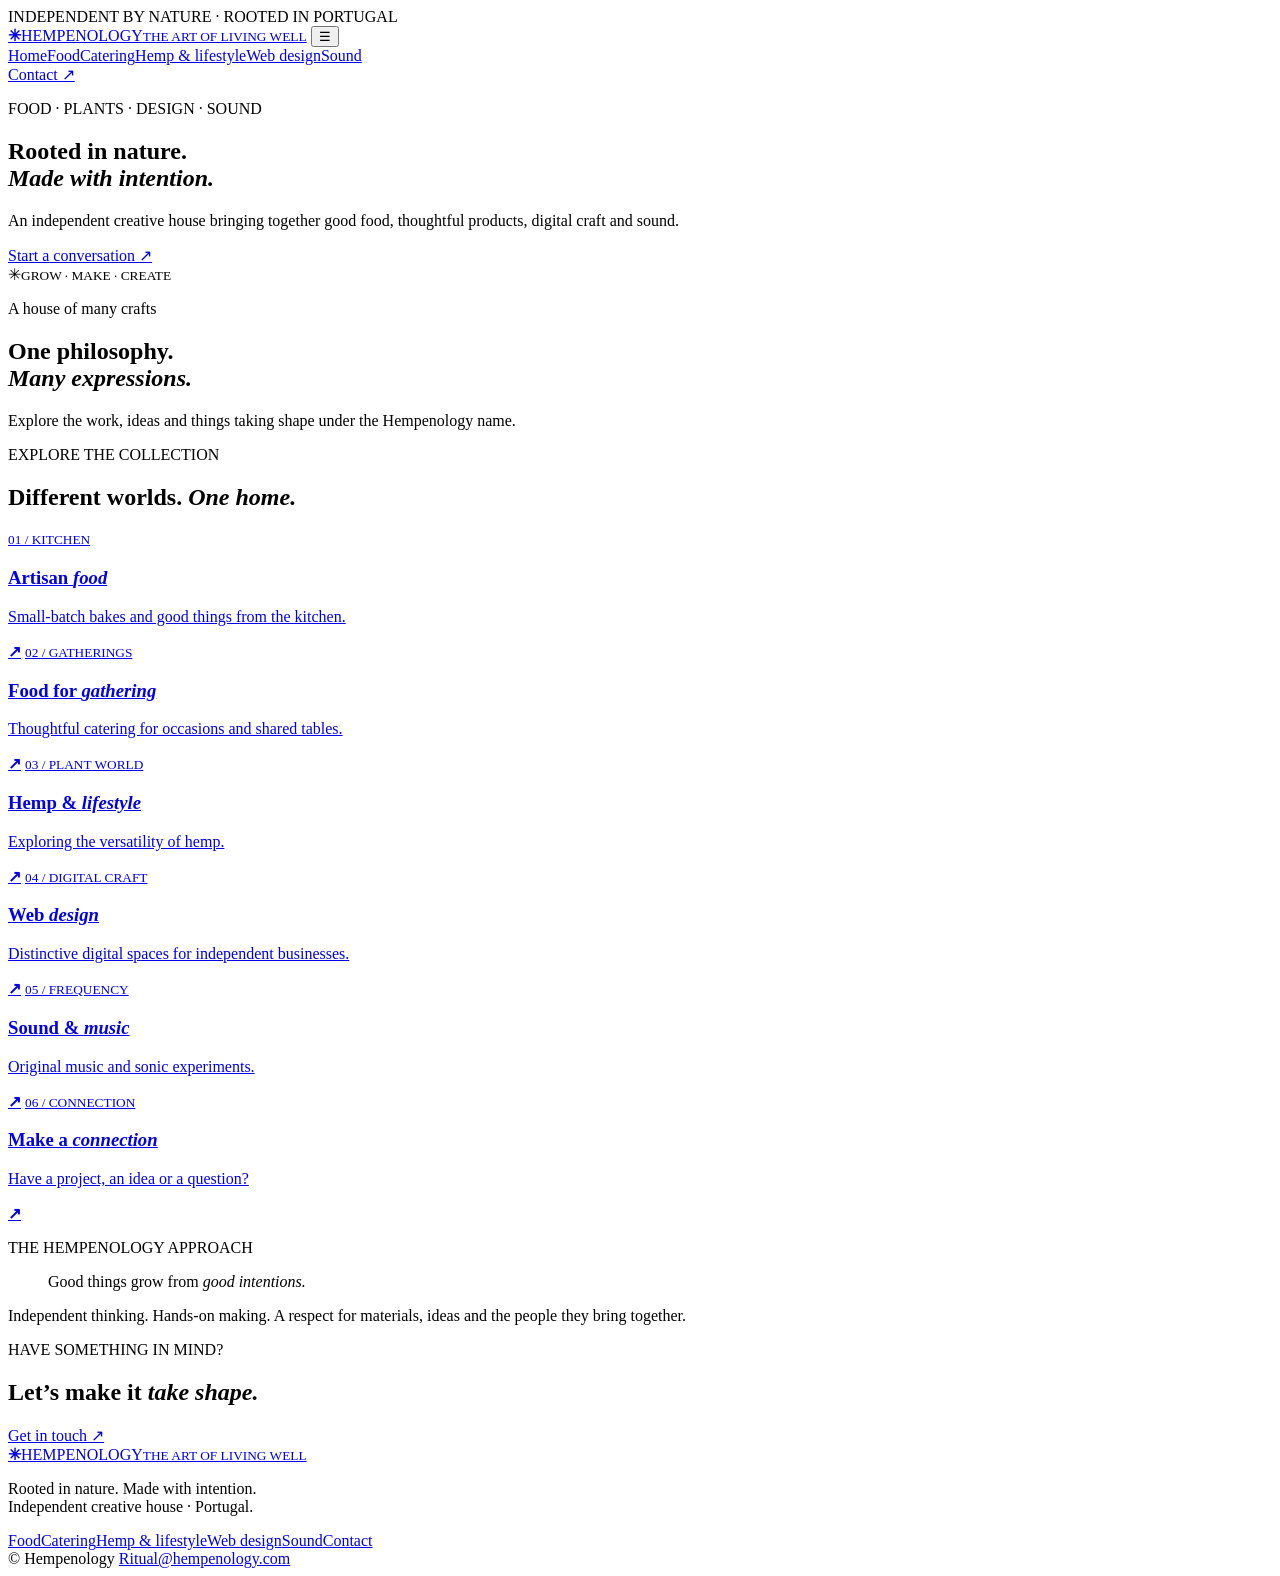
==== commit d32a67d7: "Add files via upload" ====
--- a/index.html
+++ b/index.html
@@ -1,10 +1,10 @@
-<!doctype html><html lang="en"><head><meta charset="utf-8"><meta name="viewport" content="width=device-width,initial-scale=1"><title>Hempenology | Food, plants, ideas & sound</title><meta name="description" content="Artisan food, catering, hemp-based goods, web design and sound. Rooted in nature, made with intention."><link rel="preconnect" href="https://fonts.googleapis.com"><link href="https://fonts.googleapis.com/css2?family=DM+Sans:wght@400;500;600;700&family=Playfair+Display:ital,wght@0,400;0,500;1,400&display=swap" rel="stylesheet"><link rel="stylesheet" href="styles.css"><script defer src="script.js"></script></head><body>
-<div class="top">INDEPENDENT BY NATURE · ROOTED IN PORTUGAL</div><header><a class="logo" href="#home"><b>✳</b><span>HEMPENOLOGY<small>THE ART OF LIVING WELL</small></span></a><button class="menu">☰</button><nav><a href="#food">Food</a><a href="#catering">Catering</a><a href="#hemp">Hemp goods</a><a href="#design">Web design</a><a href="#sound">Sound</a></nav><a class="contact-link" href="contact.html">Let's talk ↗</a></header>
-<main id="home"><section class="hero"><div class="hero-copy"><label>FOOD · PLANTS · IDEAS · SOUND</label><h1>Rooted in nature.<br><em>Made to move.</em></h1><p>A creative home for good food, thoughtful products, independent ideas and sound with a little soul.</p><a class="btn orange" href="#explore">Explore Hempenology ↗</a></div><div class="orbit"><b>H</b><small>GROW · MAKE · CREATE</small></div><span class="hero-foot">HEMPENOLOGY / PORTUGAL</span></section>
-<section class="intro" id="explore"><div><label>A DIFFERENT KIND OF INDEPENDENT</label><h2>Many branches.<br><em>One root.</em></h2></div><div><p>Hempenology brings together the things that make life richer: food made with care, the versatility of hemp, creative thinking and music that takes you somewhere.</p><p>Not boxed into one category. Just a growing collection of projects connected by curiosity, craft and intention.</p><a class="under" href="contact.html">Have something in mind? Let's connect ↗</a></div></section>
-<section class="section" id="food"><div class="heading"><div><label>01 / FROM THE KITCHEN</label><h2>Good food.<br><em>Properly made.</em></h2></div><p>Small-batch bakes, considered ingredients and food made to be shared.</p></div><div class="cards"><article><div class="picture foodpic"><span>FRESH FROM<br>THE KITCHEN</span></div><label>ARTISAN FOOD</label><h3>The pantry</h3><p>Handmade bakes, treats and kitchen creations. Thoughtful ingredients, generous flavour and a little character in every batch.</p><a class="under" href="contact.html">Food enquiries ↗</a></article><article id="catering"><div class="picture cateringpic"><span>GATHER<br>AROUND</span></div><label>EVENTS & OCCASIONS</label><h3>Catering</h3><p>Food for gatherings, celebrations and good company. From relaxed spreads to tailored menus, made around your occasion.</p><a class="under" href="contact.html">Catering enquiries ↗</a></article></div></section>
-<section class="hemp" id="hemp"><div class="plant-art"><span>PLANT<br><b>POWER</b><br>EVERYDAY</span></div><div><label>02 / ROOTED IN THE PLANT WORLD</label><h2>Hemp-based<br><em>living.</em></h2><p>A remarkable plant with a long story and a future full of possibility. Discover hemp-based products and everyday goods chosen for their usefulness, character and connection to the natural world.</p><p>Practical, considered and plant-minded. No grand claims. Just good things with a good reason to exist.</p><a class="btn dark" href="contact.html">Explore hemp goods ↗</a></div></section>
-<section class="design" id="design"><div><label>03 / DIGITAL CRAFT</label><h2>Ideas need<br><em>a good home.</em></h2><p>Web design for independent makers, small businesses and people with something worth putting into the world. Distinctive digital spaces, clear storytelling and thoughtful design.</p><a class="btn orange" href="contact.html">Talk web design ↗</a></div><div class="browser"><div class="browserbar">● ● ● <span>YOUR NEXT IDEA</span></div><div class="browserbody"><b>MAKE IT<br><em>MEAN SOMETHING.</em></b><i></i><i></i><i></i><div></div></div><small>THOUGHTFUL DESIGN / CLEAR PURPOSE</small></div></section>
-<section class="sound" id="sound"><div class="record"><div class="vinyl"><b>H</b></div><span>SOUND FOR<br>THE IN-BETWEEN</span></div><div><label>04 / THE FREQUENCY</label><h2>Less noise.<br><em>More feeling.</em></h2><p>Music, experiments and sonic journeys from the Hempenology universe. Step out of the everyday loop and tune into something different.</p><a class="btn orange" href="https://soundcloud.com/hempenology" target="_blank" rel="noopener">Listen on SoundCloud ↗</a></div></section>
-<section class="closing"><label>GOOD THINGS BEGIN WITH A CONVERSATION</label><h2>What shall we<br><em>make possible?</em></h2><a class="btn light" href="contact.html">Get in touch ↗</a></section></main>
-<footer><a class="logo" href="#home"><b>✳</b><span>HEMPENOLOGY<small>THE ART OF LIVING WELL</small></span></a><div><a href="https://soundcloud.com/hempenology" target="_blank" rel="noopener">SoundCloud ↗</a><a href="https://www.instagram.com/hempenology/" target="_blank" rel="noopener">Instagram ↗</a><a href="contact.html">Contact ↗</a></div><small>© <span id="year"></span> HEMPENOLOGY · PORTUGAL</small></footer></body></html>
+<!doctype html><html lang="en"><head><meta charset="utf-8"><meta name="viewport" content="width=device-width,initial-scale=1"><title>Hempenology</title><meta name="description" content="Hempenology. Rooted in nature, made with intention."><meta name="theme-color" content="#171612"><link rel="preconnect" href="https://fonts.googleapis.com"><link href="https://fonts.googleapis.com/css2?family=DM+Sans:wght@400;500;600;700&family=Playfair+Display:ital,wght@0,400;0,500;1,400;1,500&display=swap" rel="stylesheet"><link rel="stylesheet" href="assets/css/site.css"><script defer src="assets/js/site.js"></script></head><body><div class="announcement">INDEPENDENT BY NATURE <span>·</span> ROOTED IN PORTUGAL</div>
+<header class="site-header"><a class="brand" href="index.html"><b>✳</b><span>HEMPENOLOGY<small>THE ART OF LIVING WELL</small></span></a>
+<button class="nav-toggle" aria-label="Open navigation" aria-expanded="false">☰</button><nav><a class="active" href="index.html">Home</a><a class="" href="food.html">Food</a><a class="" href="catering.html">Catering</a><a class="" href="hemp.html">Hemp & lifestyle</a><a class="" href="studio.html">Web design</a><a class="" href="sound.html">Sound</a></nav><a class="header-contact" href="contact.html">Contact ↗</a></header><main><section class="hero index"><div><p class="eyebrow">FOOD · PLANTS · DESIGN · SOUND</p><h1>Rooted in nature.<br><em>Made with intention.</em></h1><p>An independent creative house bringing together good food, thoughtful products, digital craft and sound.</p><a class="button" href="contact.html">Start a conversation ↗</a></div><div class="hero-symbol">✳<small>GROW · MAKE · CREATE</small></div></section><section class="intro"><p class="eyebrow">A house of many crafts</p><div><h2>One philosophy.<br><em>Many expressions.</em></h2><p>Explore the work, ideas and things taking shape under the Hempenology name.</p></div></section><section class="disciplines"><p class="eyebrow">EXPLORE THE COLLECTION</p><h2>Different worlds. <em>One home.</em></h2><div class="cards">
+<a class="food" href="food.html"><small>01 / KITCHEN</small><h3>Artisan <em>food</em></h3><p>Small-batch bakes and good things from the kitchen.</p><b>↗</b></a>
+<a class="catering" href="catering.html"><small>02 / GATHERINGS</small><h3>Food for <em>gathering</em></h3><p>Thoughtful catering for occasions and shared tables.</p><b>↗</b></a>
+<a class="hemp" href="hemp.html"><small>03 / PLANT WORLD</small><h3>Hemp & <em>lifestyle</em></h3><p>Exploring the versatility of hemp.</p><b>↗</b></a>
+<a class="studio" href="studio.html"><small>04 / DIGITAL CRAFT</small><h3>Web <em>design</em></h3><p>Distinctive digital spaces for independent businesses.</p><b>↗</b></a>
+<a class="sound" href="sound.html"><small>05 / FREQUENCY</small><h3>Sound & <em>music</em></h3><p>Original music and sonic experiments.</p><b>↗</b></a>
+<a class="contact" href="contact.html"><small>06 / CONNECTION</small><h3>Make a <em>connection</em></h3><p>Have a project, an idea or a question?</p><b>↗</b></a></div></section>
+<section class="manifesto"><p class="eyebrow">THE HEMPENOLOGY APPROACH</p><blockquote>Good things grow from <em>good intentions.</em></blockquote><p>Independent thinking. Hands-on making. A respect for materials, ideas and the people they bring together.</p></section><section class="closing"><p class="eyebrow">HAVE SOMETHING IN MIND?</p><h2>Let’s make it <em>take shape.</em></h2><a class="button light" href="contact.html">Get in touch ↗</a></section></main><footer><div class="footer-main"><a class="brand" href="index.html"><b>✳</b><span>HEMPENOLOGY<small>THE ART OF LIVING WELL</small></span></a><p>Rooted in nature. Made with intention.<br>Independent creative house · Portugal.</p><div class="footer-links"><a href="food.html">Food</a><a href="catering.html">Catering</a><a href="hemp.html">Hemp & lifestyle</a><a href="studio.html">Web design</a><a href="sound.html">Sound</a><a href="contact.html">Contact</a></div></div><div class="footer-bottom">© <span data-year></span> Hempenology <a href="mailto:Ritual@hempenology.com">Ritual@hempenology.com</a></div></footer></body></html>
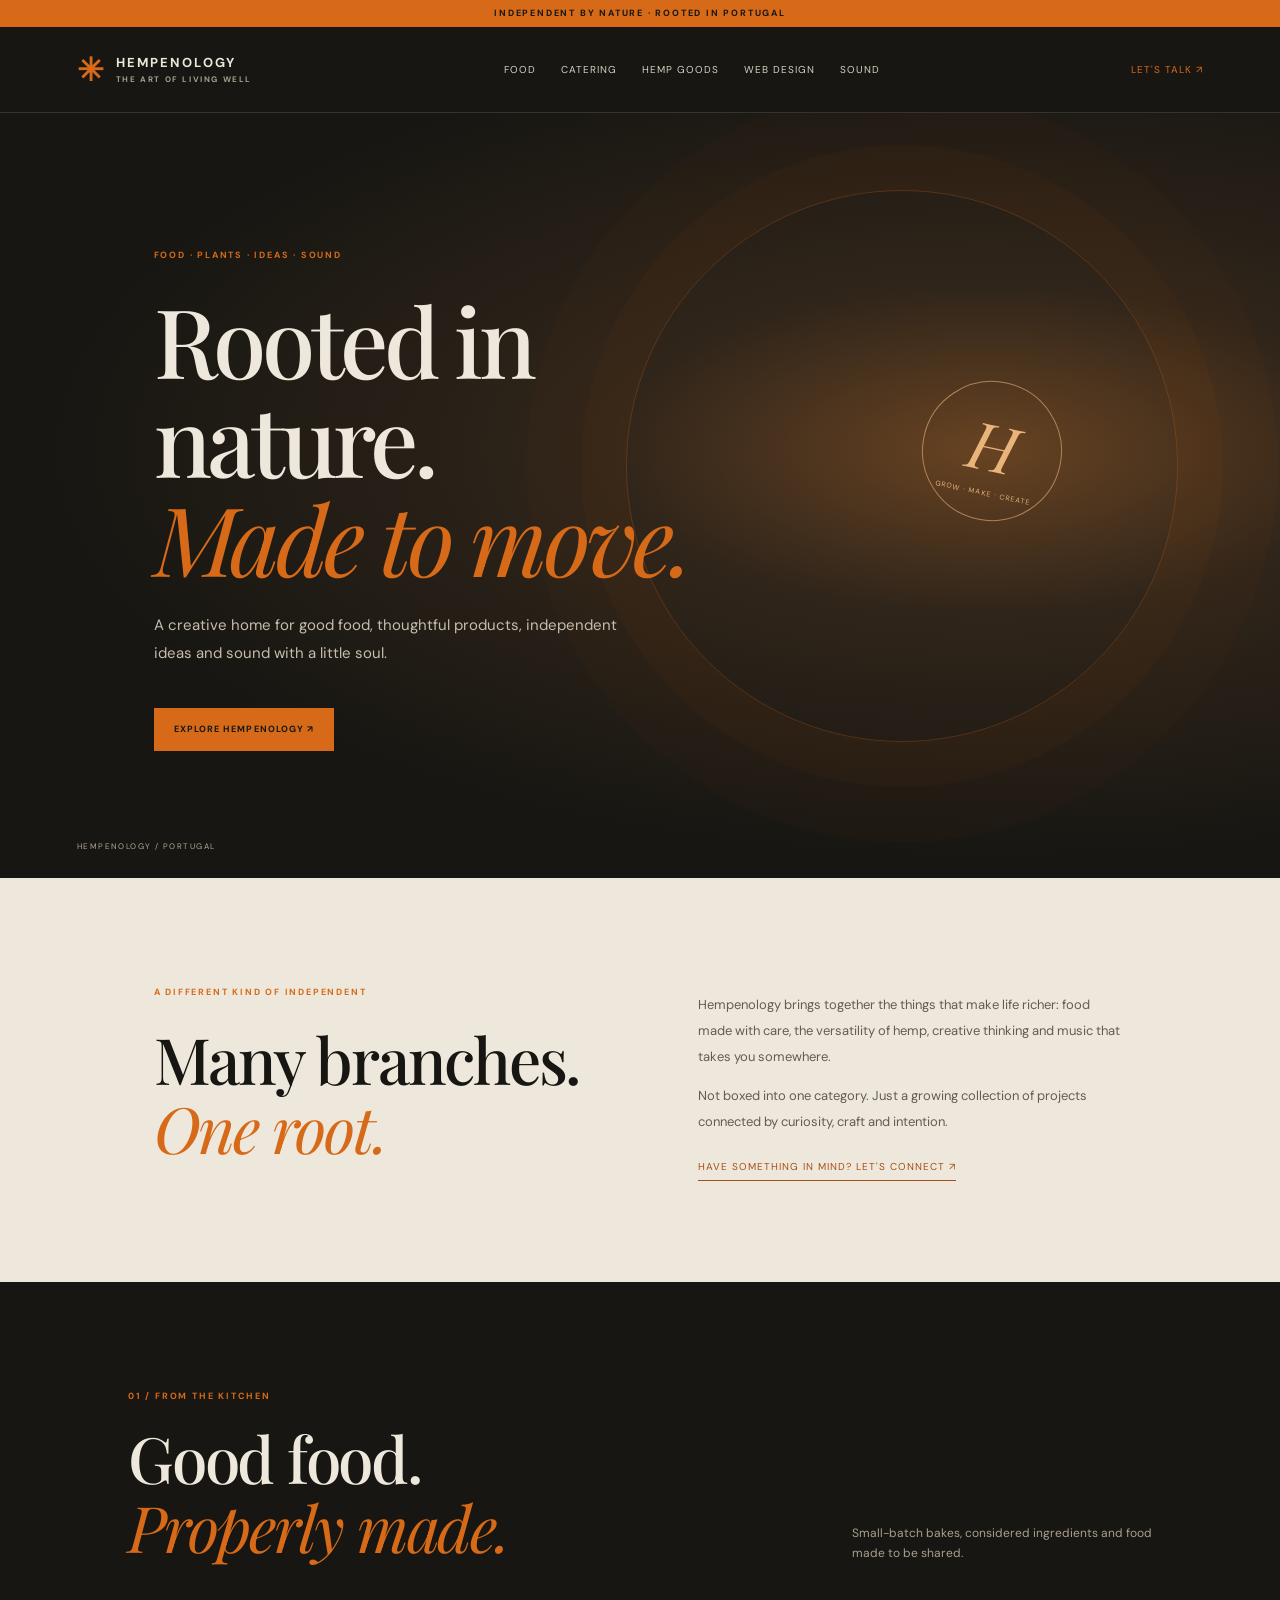
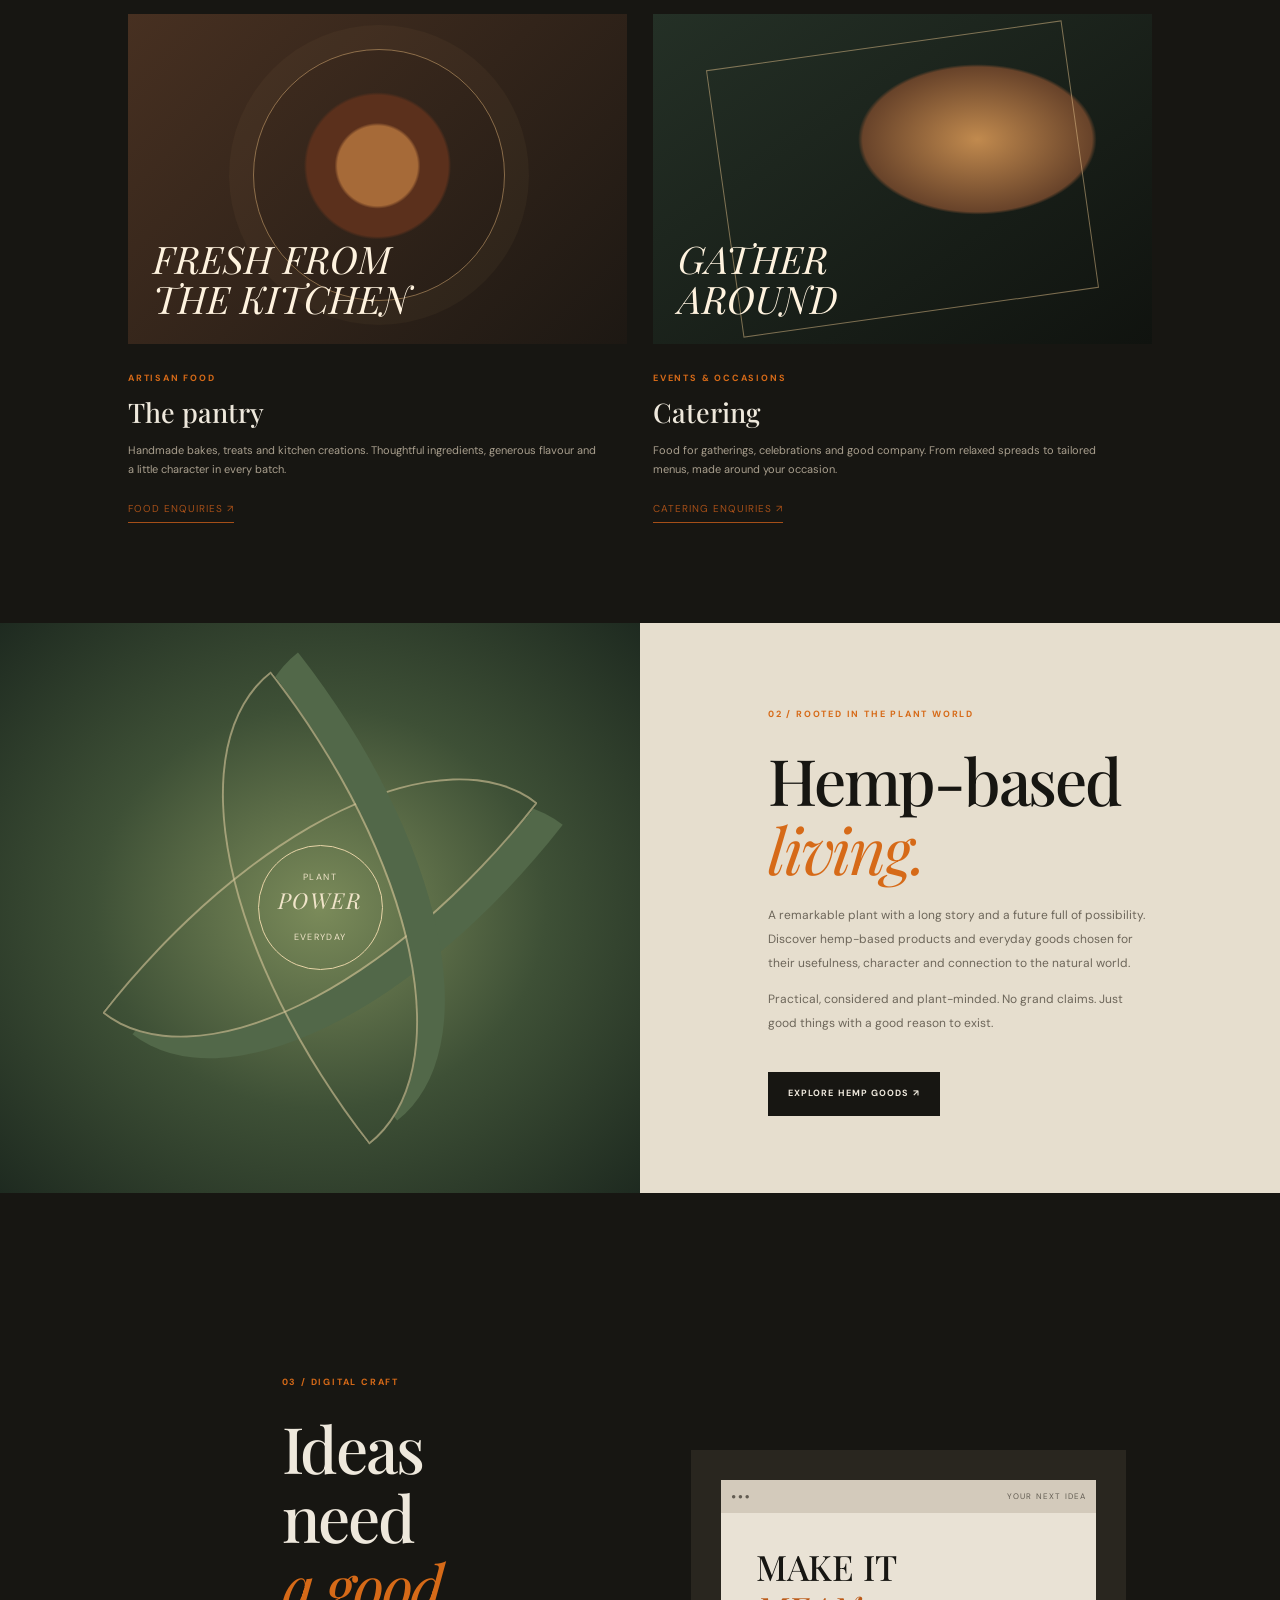
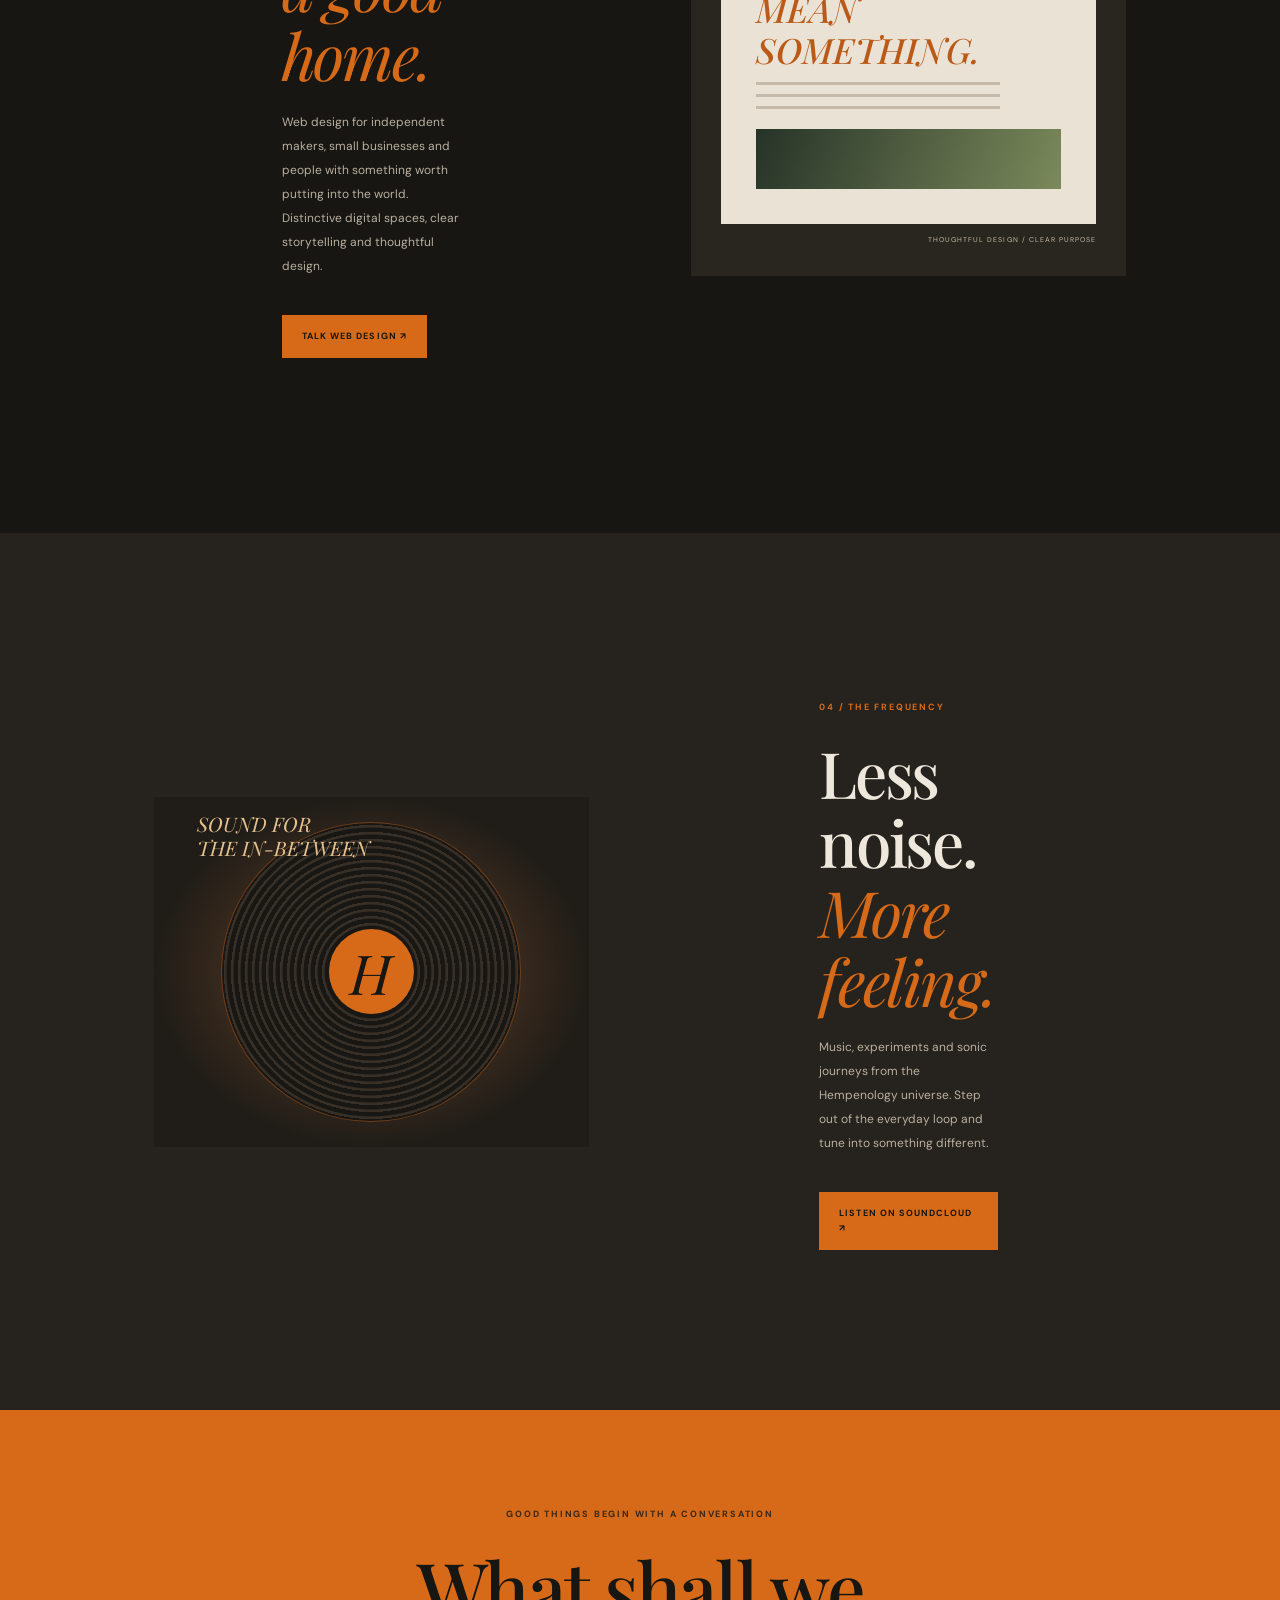
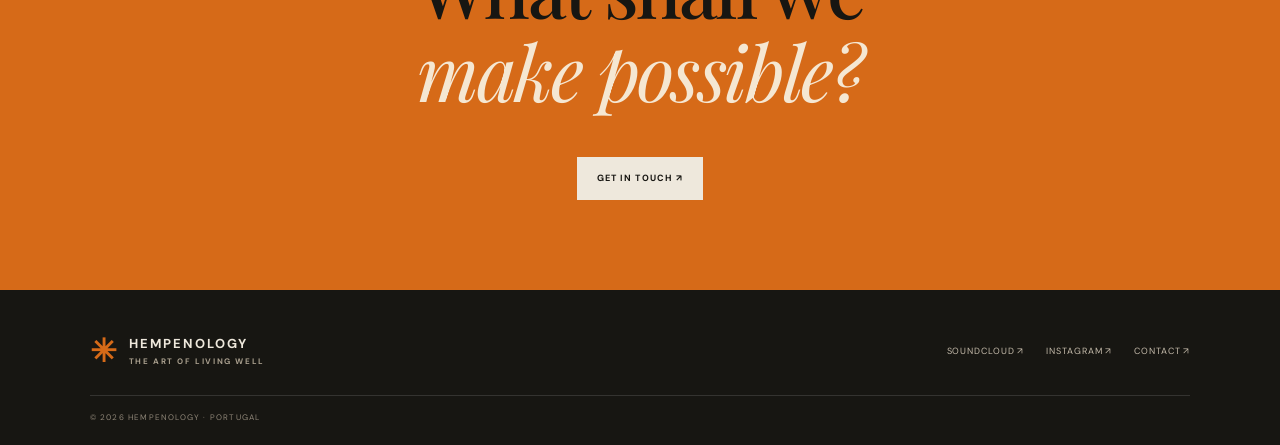
==== commit 4717358f: "Add files via upload" ====
--- a/index.html
+++ b/index.html
@@ -1,10 +1,10 @@
-<!doctype html><html lang="en"><head><meta charset="utf-8"><meta name="viewport" content="width=device-width,initial-scale=1"><title>Hempenology</title><meta name="description" content="Hempenology. Rooted in nature, made with intention."><meta name="theme-color" content="#171612"><link rel="preconnect" href="https://fonts.googleapis.com"><link href="https://fonts.googleapis.com/css2?family=DM+Sans:wght@400;500;600;700&family=Playfair+Display:ital,wght@0,400;0,500;1,400;1,500&display=swap" rel="stylesheet"><link rel="stylesheet" href="assets/css/site.css"><script defer src="assets/js/site.js"></script></head><body><div class="announcement">INDEPENDENT BY NATURE <span>·</span> ROOTED IN PORTUGAL</div>
-<header class="site-header"><a class="brand" href="index.html"><b>✳</b><span>HEMPENOLOGY<small>THE ART OF LIVING WELL</small></span></a>
-<button class="nav-toggle" aria-label="Open navigation" aria-expanded="false">☰</button><nav><a class="active" href="index.html">Home</a><a class="" href="food.html">Food</a><a class="" href="catering.html">Catering</a><a class="" href="hemp.html">Hemp & lifestyle</a><a class="" href="studio.html">Web design</a><a class="" href="sound.html">Sound</a></nav><a class="header-contact" href="contact.html">Contact ↗</a></header><main><section class="hero index"><div><p class="eyebrow">FOOD · PLANTS · DESIGN · SOUND</p><h1>Rooted in nature.<br><em>Made with intention.</em></h1><p>An independent creative house bringing together good food, thoughtful products, digital craft and sound.</p><a class="button" href="contact.html">Start a conversation ↗</a></div><div class="hero-symbol">✳<small>GROW · MAKE · CREATE</small></div></section><section class="intro"><p class="eyebrow">A house of many crafts</p><div><h2>One philosophy.<br><em>Many expressions.</em></h2><p>Explore the work, ideas and things taking shape under the Hempenology name.</p></div></section><section class="disciplines"><p class="eyebrow">EXPLORE THE COLLECTION</p><h2>Different worlds. <em>One home.</em></h2><div class="cards">
-<a class="food" href="food.html"><small>01 / KITCHEN</small><h3>Artisan <em>food</em></h3><p>Small-batch bakes and good things from the kitchen.</p><b>↗</b></a>
-<a class="catering" href="catering.html"><small>02 / GATHERINGS</small><h3>Food for <em>gathering</em></h3><p>Thoughtful catering for occasions and shared tables.</p><b>↗</b></a>
-<a class="hemp" href="hemp.html"><small>03 / PLANT WORLD</small><h3>Hemp & <em>lifestyle</em></h3><p>Exploring the versatility of hemp.</p><b>↗</b></a>
-<a class="studio" href="studio.html"><small>04 / DIGITAL CRAFT</small><h3>Web <em>design</em></h3><p>Distinctive digital spaces for independent businesses.</p><b>↗</b></a>
-<a class="sound" href="sound.html"><small>05 / FREQUENCY</small><h3>Sound & <em>music</em></h3><p>Original music and sonic experiments.</p><b>↗</b></a>
-<a class="contact" href="contact.html"><small>06 / CONNECTION</small><h3>Make a <em>connection</em></h3><p>Have a project, an idea or a question?</p><b>↗</b></a></div></section>
-<section class="manifesto"><p class="eyebrow">THE HEMPENOLOGY APPROACH</p><blockquote>Good things grow from <em>good intentions.</em></blockquote><p>Independent thinking. Hands-on making. A respect for materials, ideas and the people they bring together.</p></section><section class="closing"><p class="eyebrow">HAVE SOMETHING IN MIND?</p><h2>Let’s make it <em>take shape.</em></h2><a class="button light" href="contact.html">Get in touch ↗</a></section></main><footer><div class="footer-main"><a class="brand" href="index.html"><b>✳</b><span>HEMPENOLOGY<small>THE ART OF LIVING WELL</small></span></a><p>Rooted in nature. Made with intention.<br>Independent creative house · Portugal.</p><div class="footer-links"><a href="food.html">Food</a><a href="catering.html">Catering</a><a href="hemp.html">Hemp & lifestyle</a><a href="studio.html">Web design</a><a href="sound.html">Sound</a><a href="contact.html">Contact</a></div></div><div class="footer-bottom">© <span data-year></span> Hempenology <a href="mailto:Ritual@hempenology.com">Ritual@hempenology.com</a></div></footer></body></html>+<!doctype html><html lang="en"><head><meta charset="utf-8"><meta name="viewport" content="width=device-width,initial-scale=1"><title>Hempenology | Food, plants, ideas & sound</title><meta name="description" content="Artisan food, catering, hemp-based goods, web design and sound. Rooted in nature, made with intention."><link rel="preconnect" href="https://fonts.googleapis.com"><link href="https://fonts.googleapis.com/css2?family=DM+Sans:wght@400;500;600;700&family=Playfair+Display:ital,wght@0,400;0,500;1,400&display=swap" rel="stylesheet"><link rel="stylesheet" href="styles.css"><script defer src="script.js"></script></head><body>
+<div class="top">INDEPENDENT BY NATURE · ROOTED IN PORTUGAL</div><header><a class="logo" href="#home"><b>✳</b><span>HEMPENOLOGY<small>THE ART OF LIVING WELL</small></span></a><button class="menu">☰</button><nav><a href="#food">Food</a><a href="#catering">Catering</a><a href="#hemp">Hemp goods</a><a href="#design">Web design</a><a href="#sound">Sound</a></nav><a class="contact-link" href="contact.html">Let's talk ↗</a></header>
+<main id="home"><section class="hero"><div class="hero-copy"><label>FOOD · PLANTS · IDEAS · SOUND</label><h1>Rooted in nature.<br><em>Made to move.</em></h1><p>A creative home for good food, thoughtful products, independent ideas and sound with a little soul.</p><a class="btn orange" href="#explore">Explore Hempenology ↗</a></div><div class="orbit"><b>H</b><small>GROW · MAKE · CREATE</small></div><span class="hero-foot">HEMPENOLOGY / PORTUGAL</span></section>
+<section class="intro" id="explore"><div><label>A DIFFERENT KIND OF INDEPENDENT</label><h2>Many branches.<br><em>One root.</em></h2></div><div><p>Hempenology brings together the things that make life richer: food made with care, the versatility of hemp, creative thinking and music that takes you somewhere.</p><p>Not boxed into one category. Just a growing collection of projects connected by curiosity, craft and intention.</p><a class="under" href="contact.html">Have something in mind? Let's connect ↗</a></div></section>
+<section class="section" id="food"><div class="heading"><div><label>01 / FROM THE KITCHEN</label><h2>Good food.<br><em>Properly made.</em></h2></div><p>Small-batch bakes, considered ingredients and food made to be shared.</p></div><div class="cards"><article><div class="picture foodpic"><span>FRESH FROM<br>THE KITCHEN</span></div><label>ARTISAN FOOD</label><h3>The pantry</h3><p>Handmade bakes, treats and kitchen creations. Thoughtful ingredients, generous flavour and a little character in every batch.</p><a class="under" href="contact.html">Food enquiries ↗</a></article><article id="catering"><div class="picture cateringpic"><span>GATHER<br>AROUND</span></div><label>EVENTS & OCCASIONS</label><h3>Catering</h3><p>Food for gatherings, celebrations and good company. From relaxed spreads to tailored menus, made around your occasion.</p><a class="under" href="contact.html">Catering enquiries ↗</a></article></div></section>
+<section class="hemp" id="hemp"><div class="plant-art"><span>PLANT<br><b>POWER</b><br>EVERYDAY</span></div><div><label>02 / ROOTED IN THE PLANT WORLD</label><h2>Hemp-based<br><em>living.</em></h2><p>A remarkable plant with a long story and a future full of possibility. Discover hemp-based products and everyday goods chosen for their usefulness, character and connection to the natural world.</p><p>Practical, considered and plant-minded. No grand claims. Just good things with a good reason to exist.</p><a class="btn dark" href="contact.html">Explore hemp goods ↗</a></div></section>
+<section class="design" id="design"><div><label>03 / DIGITAL CRAFT</label><h2>Ideas need<br><em>a good home.</em></h2><p>Web design for independent makers, small businesses and people with something worth putting into the world. Distinctive digital spaces, clear storytelling and thoughtful design.</p><a class="btn orange" href="contact.html">Talk web design ↗</a></div><div class="browser"><div class="browserbar">● ● ● <span>YOUR NEXT IDEA</span></div><div class="browserbody"><b>MAKE IT<br><em>MEAN SOMETHING.</em></b><i></i><i></i><i></i><div></div></div><small>THOUGHTFUL DESIGN / CLEAR PURPOSE</small></div></section>
+<section class="sound" id="sound"><div class="record"><div class="vinyl"><b>H</b></div><span>SOUND FOR<br>THE IN-BETWEEN</span></div><div><label>04 / THE FREQUENCY</label><h2>Less noise.<br><em>More feeling.</em></h2><p>Music, experiments and sonic journeys from the Hempenology universe. Step out of the everyday loop and tune into something different.</p><a class="btn orange" href="https://soundcloud.com/hempenology" target="_blank" rel="noopener">Listen on SoundCloud ↗</a></div></section>
+<section class="closing"><label>GOOD THINGS BEGIN WITH A CONVERSATION</label><h2>What shall we<br><em>make possible?</em></h2><a class="btn light" href="contact.html">Get in touch ↗</a></section></main>
+<footer><a class="logo" href="#home"><b>✳</b><span>HEMPENOLOGY<small>THE ART OF LIVING WELL</small></span></a><div><a href="https://soundcloud.com/hempenology" target="_blank" rel="noopener">SoundCloud ↗</a><a href="https://www.instagram.com/hempenology/" target="_blank" rel="noopener">Instagram ↗</a><a href="contact.html">Contact ↗</a></div><small>© <span id="year"></span> HEMPENOLOGY · PORTUGAL</small></footer></body></html>
--- a/styles.css
+++ b/styles.css
@@ -0,0 +1,2 @@
+*{box-sizing:border-box}:root{--ink:#171612;--cream:#eee8dc;--orange:#d66a18;--muted:#a99f8e;--serif:'Playfair Display',Georgia,serif;--sans:'DM Sans',Arial,sans-serif}html{scroll-behavior:smooth;scroll-padding-top:90px}body{margin:0;background:var(--ink);color:var(--cream);font:15px/1.7 var(--sans)}a{color:inherit;text-decoration:none}.top{text-align:center;background:var(--orange);color:var(--ink);padding:6px;font-size:9px;letter-spacing:.2em;font-weight:700}header{height:86px;padding:0 6vw;display:flex;align-items:center;justify-content:space-between;border-bottom:1px solid #ffffff20;position:relative;z-index:3;background:var(--ink)}.logo{display:flex;align-items:center;gap:10px;font-size:13px;font-weight:700;letter-spacing:.16em;line-height:1.2}.logo b{font-size:32px;color:var(--orange)}.logo small{display:block;color:var(--muted);font-size:8px;letter-spacing:.2em;margin-top:5px}nav{display:flex;gap:25px}nav a,.contact-link{font-size:10px;letter-spacing:.1em;text-transform:uppercase;color:#d9d0c1}.contact-link{color:var(--orange)}.menu{display:none;background:none;border:0;color:var(--cream);font-size:25px}label{font-size:9px;letter-spacing:.2em;color:var(--orange);font-weight:700}.hero{min-height:680px;height:85vh;max-height:850px;position:relative;display:flex;align-items:center;padding:8vw 12vw;overflow:hidden;background:radial-gradient(ellipse at 77% 44%,#684322,#30251a 27%,#171612 68%)}.hero:after{content:'';position:absolute;width:550px;height:550px;right:8%;top:10%;border:1px solid #d66a1845;border-radius:50%;box-shadow:0 0 0 45px #d66a1808,0 0 0 100px #d66a1806}.hero-copy{position:relative;z-index:1;max-width:650px}.hero h1,.contacthero h1{font:500 clamp(58px,7.5vw,98px)/1.03 var(--serif);letter-spacing:-.045em;margin:24px 0}.hero h1 em,h2 em,.contacthero h1 em{color:var(--orange);font-weight:400}.hero p,.contacthero p{max-width:490px;color:#c7bdad;line-height:1.9}.btn{display:inline-block;padding:14px 20px;margin-top:25px;font-size:9px;font-weight:700;letter-spacing:.12em;text-transform:uppercase}.orange{background:var(--orange);color:var(--ink)}.dark{background:var(--ink);color:var(--cream)}.light{background:var(--cream);color:var(--ink)}.orbit{position:absolute;right:17%;top:35%;z-index:1;width:140px;height:140px;border:1px solid #e9b47a99;border-radius:50%;display:flex;flex-direction:column;align-items:center;justify-content:center;transform:rotate(12deg);color:#e9b47a}.orbit b{font:italic 65px var(--serif)}.orbit small{font-size:7px;letter-spacing:.16em}.hero-foot{position:absolute;bottom:25px;left:6vw;font-size:8px;letter-spacing:.18em;color:#b2a895}.intro{background:var(--cream);color:var(--ink);padding:100px 12vw;display:grid;grid-template-columns:1fr 1fr;gap:9vw;align-items:center}.intro h2,.heading h2,.hemp h2,.design h2,.sound h2,.closing h2,.contactbody h2{font:500 clamp(43px,5vw,68px)/1.08 var(--serif);letter-spacing:-.035em;margin:20px 0}.intro p{font-size:13px;line-height:2;color:#625c52}.under{display:inline-block;color:#a54f18;font-size:10px;text-transform:uppercase;letter-spacing:.1em;border-bottom:1px solid #a54f18;padding-bottom:5px;margin-top:10px}.section{padding:100px 10vw}.heading{display:flex;justify-content:space-between;align-items:end;margin-bottom:38px}.heading h2{margin:15px 0}.heading>p{max-width:300px;color:var(--muted);font-size:12px}.cards{display:grid;grid-template-columns:1fr 1fr;gap:26px}.picture{height:330px;display:flex;align-items:end;padding:25px;margin-bottom:20px;position:relative;overflow:hidden}.picture span{font:italic 38px/1.05 var(--serif);color:#fff3df;position:relative;z-index:1}.foodpic{background:radial-gradient(circle at 50% 46%,#a66a38 0 13%,#5b301c 14% 23%,transparent 24%),linear-gradient(135deg,#473021,#1d1813)}.foodpic:after{content:'';position:absolute;width:250px;height:250px;border:1px solid #e4b57b80;border-radius:50%;left:calc(50% - 125px);top:35px;box-shadow:0 0 0 24px #e4b57b0b}.cateringpic{background:radial-gradient(ellipse at 65% 38%,#c18a4e,#68432a 25%,transparent 26%),linear-gradient(145deg,#243026,#10130f)}.cateringpic:after{content:'';position:absolute;inset:30px 14%;border:1px solid #e3c18b80;transform:rotate(-8deg)}.cards h3{font:500 27px var(--serif);margin:5px 0}.cards p{font-size:11px;color:var(--muted);max-width:470px}.hemp{display:grid;grid-template-columns:1fr 1fr;background:#e6dece;color:var(--ink);min-height:570px}.plant-art{position:relative;display:grid;place-items:center;background:radial-gradient(ellipse,#7b8b5a,#3e5036 50%,#1e2a20)}.plant-art:before,.plant-art:after{content:'';position:absolute;width:210px;height:430px;border:2px solid #d7c79b99;border-radius:100% 0 100% 0;transform:rotate(38deg);box-shadow:35px 0 0 -2px #526849}.plant-art:after{transform:rotate(-38deg)}.plant-art span{z-index:1;border:1px solid #e7d4a7;border-radius:50%;width:125px;height:125px;display:grid;place-content:center;text-align:center;color:#f0e4c9;font-size:9px;letter-spacing:.15em}.plant-art b{font:italic 22px var(--serif)}.hemp>div+div,.design>div:first-child,.sound>div+div{align-self:center;padding:75px 10vw}.hemp p,.design p,.sound p{font-size:12px;line-height:2;color:#6d665a;max-width:450px}.design,.sound{padding:100px 12vw;display:grid;grid-template-columns:1fr 1fr;gap:8vw;align-items:center}.design p,.sound p{color:#b9af9f}.browser{background:#29261f;padding:30px;position:relative}.browserbar{background:#d3cabb;color:#625c52;padding:10px;font-size:8px}.browserbar span{float:right;letter-spacing:.15em}.browserbody{background:#e9e2d5;color:var(--ink);padding:35px}.browserbody b{font:500 35px/1.1 var(--serif)}.browserbody em{color:#bb5a18}.browserbody i{display:block;height:3px;background:#c6bbaa;width:80%;margin-top:9px}.browserbody div{height:60px;background:linear-gradient(110deg,#263328,#7b895b);margin-top:20px}.browser>small{display:block;text-align:right;color:#c2b8a7;font-size:7px;letter-spacing:.15em;margin-top:10px}.sound{background:#26231e;padding-top:85px;padding-bottom:85px}.record{min-height:350px;display:grid;place-items:center;position:relative;background:radial-gradient(ellipse,#6c4327,#201d18 70%)}.vinyl{width:min(300px,60vw);aspect-ratio:1;border-radius:50%;background:repeating-radial-gradient(circle,#191714 0 4px,#383027 5px 7px);border:1px solid #d66a1877;display:grid;place-items:center}.vinyl b{width:85px;height:85px;border-radius:50%;background:var(--orange);color:var(--ink);display:grid;place-items:center;font:italic 55px var(--serif)}.record>span{position:absolute;top:15px;left:10%;font:italic 20px/1.2 var(--serif);color:#e5c18e}.closing{text-align:center;padding:90px 10vw;background:var(--orange);color:var(--ink)}.closing label{color:#3c2616}.closing h2{font-size:clamp(48px,6vw,78px)}.closing h2 em{color:#f5e7d2}footer{padding:42px 7vw 20px;display:grid;grid-template-columns:1fr auto;gap:25px;align-items:center}footer>div{display:flex;gap:22px}footer>div a{font-size:9px;text-transform:uppercase;letter-spacing:.1em;color:#c5bbab}footer>small{grid-column:1/-1;border-top:1px solid #ffffff20;padding-top:15px;color:#8f8678;font-size:8px;letter-spacing:.15em}.contacthero{padding:95px 12vw;background:radial-gradient(ellipse at 85% 15%,#53361f,#171612 60%)}.contacthero h1{font-size:clamp(55px,7vw,88px)}.contactbody{padding:75px 12vw 100px;display:grid;grid-template-columns:1fr 1fr;gap:10vw}.contactbody h2{font-size:48px}.contactbody p{font-size:12px;color:#b9af9f}.channel{display:flex;flex-direction:column;border-top:1px solid #ffffff30;padding:16px 0;margin-top:10px}.channel small,.contactlist small{font-size:8px;letter-spacing:.18em;color:var(--orange)}.channel b{font:500 20px var(--serif)}.contactlist{border-top:1px solid #ffffff30}.contactlist a{display:block;padding:20px 0;border-bottom:1px solid #ffffff30;font:500 21px var(--serif)}.contactlist small{display:block}
+@media(max-width:760px){header{height:72px;padding:0 5vw}.menu{display:block;order:3}nav{display:none;position:absolute;top:72px;left:0;right:0;background:var(--ink);padding:20px 7vw;flex-direction:column;gap:15px}nav.open{display:flex}.hero{min-height:650px;padding:60px 7vw}.hero h1{font-size:57px}.orbit{right:8%;top:auto;bottom:15%;width:105px;height:105px}.orbit b{font-size:48px}.intro{padding:70px 8vw;grid-template-columns:1fr;gap:20px}.section{padding:70px 7vw}.heading{display:block}.heading>p{margin-top:12px}.cards{grid-template-columns:1fr}.picture{height:270px}.hemp,.design,.sound{grid-template-columns:1fr}.plant-art{min-height:340px}.hemp>div+div,.design>div:first-child,.sound>div+div{padding:60px 8vw}.design{padding:65px 7vw;gap:25px}.record{min-height:320px}.closing{padding:70px 8vw}.contacthero{padding:70px 8vw}.contactbody{padding:55px 8vw 75px;grid-template-columns:1fr;gap:40px}footer{grid-template-columns:1fr}footer>div{flex-wrap:wrap}footer>small{grid-column:1}}
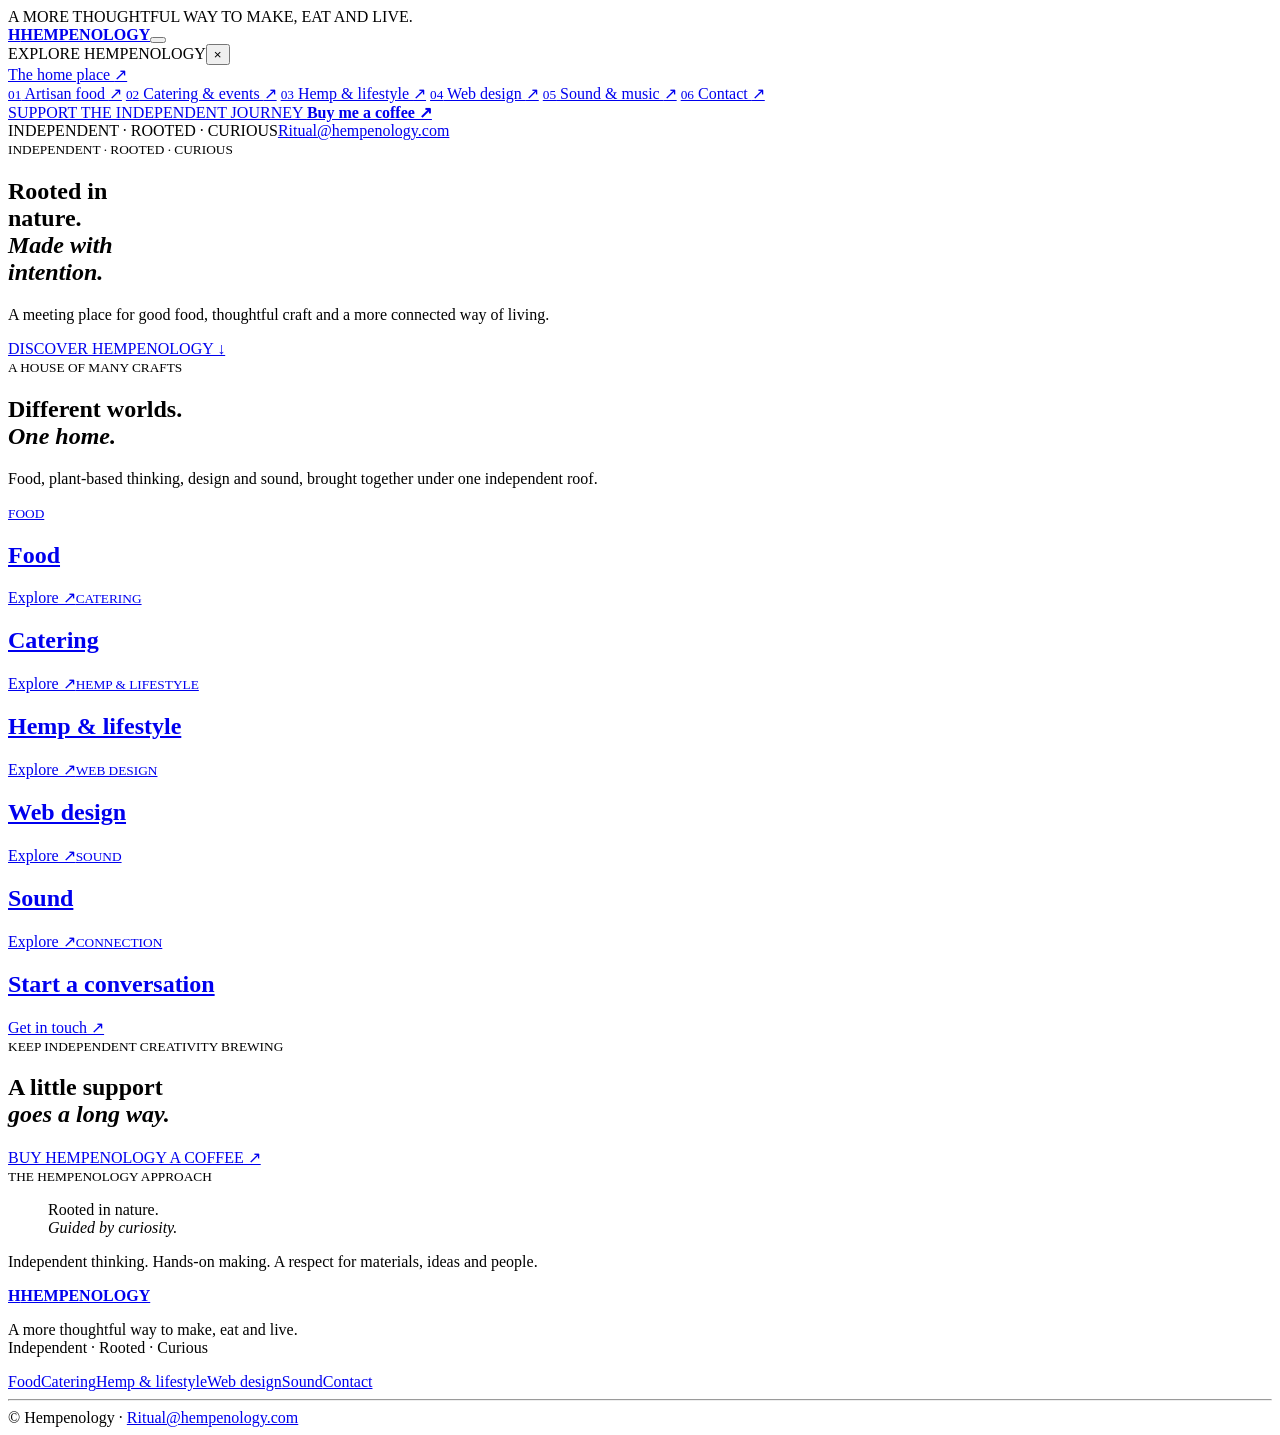
==== commit 09f0eed4: "Add files via upload" ====
--- a/index.html
+++ b/index.html
@@ -1,10 +1,15 @@
-<!doctype html><html lang="en"><head><meta charset="utf-8"><meta name="viewport" content="width=device-width,initial-scale=1"><title>Hempenology | Food, plants, ideas & sound</title><meta name="description" content="Artisan food, catering, hemp-based goods, web design and sound. Rooted in nature, made with intention."><link rel="preconnect" href="https://fonts.googleapis.com"><link href="https://fonts.googleapis.com/css2?family=DM+Sans:wght@400;500;600;700&family=Playfair+Display:ital,wght@0,400;0,500;1,400&display=swap" rel="stylesheet"><link rel="stylesheet" href="styles.css"><script defer src="script.js"></script></head><body>
-<div class="top">INDEPENDENT BY NATURE · ROOTED IN PORTUGAL</div><header><a class="logo" href="#home"><b>✳</b><span>HEMPENOLOGY<small>THE ART OF LIVING WELL</small></span></a><button class="menu">☰</button><nav><a href="#food">Food</a><a href="#catering">Catering</a><a href="#hemp">Hemp goods</a><a href="#design">Web design</a><a href="#sound">Sound</a></nav><a class="contact-link" href="contact.html">Let's talk ↗</a></header>
-<main id="home"><section class="hero"><div class="hero-copy"><label>FOOD · PLANTS · IDEAS · SOUND</label><h1>Rooted in nature.<br><em>Made to move.</em></h1><p>A creative home for good food, thoughtful products, independent ideas and sound with a little soul.</p><a class="btn orange" href="#explore">Explore Hempenology ↗</a></div><div class="orbit"><b>H</b><small>GROW · MAKE · CREATE</small></div><span class="hero-foot">HEMPENOLOGY / PORTUGAL</span></section>
-<section class="intro" id="explore"><div><label>A DIFFERENT KIND OF INDEPENDENT</label><h2>Many branches.<br><em>One root.</em></h2></div><div><p>Hempenology brings together the things that make life richer: food made with care, the versatility of hemp, creative thinking and music that takes you somewhere.</p><p>Not boxed into one category. Just a growing collection of projects connected by curiosity, craft and intention.</p><a class="under" href="contact.html">Have something in mind? Let's connect ↗</a></div></section>
-<section class="section" id="food"><div class="heading"><div><label>01 / FROM THE KITCHEN</label><h2>Good food.<br><em>Properly made.</em></h2></div><p>Small-batch bakes, considered ingredients and food made to be shared.</p></div><div class="cards"><article><div class="picture foodpic"><span>FRESH FROM<br>THE KITCHEN</span></div><label>ARTISAN FOOD</label><h3>The pantry</h3><p>Handmade bakes, treats and kitchen creations. Thoughtful ingredients, generous flavour and a little character in every batch.</p><a class="under" href="contact.html">Food enquiries ↗</a></article><article id="catering"><div class="picture cateringpic"><span>GATHER<br>AROUND</span></div><label>EVENTS & OCCASIONS</label><h3>Catering</h3><p>Food for gatherings, celebrations and good company. From relaxed spreads to tailored menus, made around your occasion.</p><a class="under" href="contact.html">Catering enquiries ↗</a></article></div></section>
-<section class="hemp" id="hemp"><div class="plant-art"><span>PLANT<br><b>POWER</b><br>EVERYDAY</span></div><div><label>02 / ROOTED IN THE PLANT WORLD</label><h2>Hemp-based<br><em>living.</em></h2><p>A remarkable plant with a long story and a future full of possibility. Discover hemp-based products and everyday goods chosen for their usefulness, character and connection to the natural world.</p><p>Practical, considered and plant-minded. No grand claims. Just good things with a good reason to exist.</p><a class="btn dark" href="contact.html">Explore hemp goods ↗</a></div></section>
-<section class="design" id="design"><div><label>03 / DIGITAL CRAFT</label><h2>Ideas need<br><em>a good home.</em></h2><p>Web design for independent makers, small businesses and people with something worth putting into the world. Distinctive digital spaces, clear storytelling and thoughtful design.</p><a class="btn orange" href="contact.html">Talk web design ↗</a></div><div class="browser"><div class="browserbar">● ● ● <span>YOUR NEXT IDEA</span></div><div class="browserbody"><b>MAKE IT<br><em>MEAN SOMETHING.</em></b><i></i><i></i><i></i><div></div></div><small>THOUGHTFUL DESIGN / CLEAR PURPOSE</small></div></section>
-<section class="sound" id="sound"><div class="record"><div class="vinyl"><b>H</b></div><span>SOUND FOR<br>THE IN-BETWEEN</span></div><div><label>04 / THE FREQUENCY</label><h2>Less noise.<br><em>More feeling.</em></h2><p>Music, experiments and sonic journeys from the Hempenology universe. Step out of the everyday loop and tune into something different.</p><a class="btn orange" href="https://soundcloud.com/hempenology" target="_blank" rel="noopener">Listen on SoundCloud ↗</a></div></section>
-<section class="closing"><label>GOOD THINGS BEGIN WITH A CONVERSATION</label><h2>What shall we<br><em>make possible?</em></h2><a class="btn light" href="contact.html">Get in touch ↗</a></section></main>
-<footer><a class="logo" href="#home"><b>✳</b><span>HEMPENOLOGY<small>THE ART OF LIVING WELL</small></span></a><div><a href="https://soundcloud.com/hempenology" target="_blank" rel="noopener">SoundCloud ↗</a><a href="https://www.instagram.com/hempenology/" target="_blank" rel="noopener">Instagram ↗</a><a href="contact.html">Contact ↗</a></div><small>© <span id="year"></span> HEMPENOLOGY · PORTUGAL</small></footer></body></html>
+<!doctype html><html lang="en"><head><meta charset="utf-8"><meta name="viewport" content="width=device-width,initial-scale=1"><title>Index | Hempenology</title><meta name="description" content="A meeting place for good food, thoughtful craft and a more connected way of living."><link rel="preconnect" href="https://fonts.googleapis.com"><link href="https://fonts.googleapis.com/css2?family=DM+Sans:wght@400;500;700&family=Playfair+Display:ital,wght@0,400;0,500;1,400;1,500&display=swap" rel="stylesheet"><link rel="stylesheet" href="assets/css/site.css"><script defer src="assets/js/site.js"></script></head><body><div class="top">A MORE THOUGHTFUL WAY TO MAKE, EAT AND LIVE.</div><header><a class="brand" href="index.html"><b>H</b><strong>HEMPENOLOGY</strong></a><button class="toggle" aria-label="Open menu" aria-expanded="false" data-menu-open><span></span><span></span></button></header><div class="menu-shade" data-menu-close></div>
+<aside class="side-menu" aria-label="Main navigation" aria-hidden="true">
+  <div class="side-head"><span>EXPLORE HEMPENOLOGY</span><button class="menu-close" aria-label="Close menu" data-menu-close>×</button></div>
+  <a class="side-home" href="index.html">The home place <span>↗</span></a>
+  <div class="side-links">
+    <a href="food.html"><small>01</small> Artisan food <span>↗</span></a>
+    <a href="catering.html"><small>02</small> Catering & events <span>↗</span></a>
+    <a href="hemp.html"><small>03</small> Hemp & lifestyle <span>↗</span></a>
+    <a href="web-design.html"><small>04</small> Web design <span>↗</span></a>
+    <a href="sound.html"><small>05</small> Sound & music <span>↗</span></a>
+    <a href="contact.html"><small>06</small> Contact <span>↗</span></a>
+  </div>
+  <a class="coffee-link" href="https://buymeacoffee.com/hempenology" target="_blank" rel="noopener">SUPPORT THE INDEPENDENT JOURNEY <b>Buy me a coffee ↗</b></a>
+  <div class="side-bottom"><span>INDEPENDENT · ROOTED · CURIOUS</span><a href="mailto:Ritual@hempenology.com">Ritual@hempenology.com</a></div>
+</aside><main><section class="hero home"><div class="copy"><small>INDEPENDENT · ROOTED · CURIOUS</small><h1>Rooted in<br>nature.<br><em>Made with<br><em>intention.</em></em></h1><p>A meeting place for good food, thoughtful craft and a more connected way of living.</p><a class="button" href="#discover">DISCOVER HEMPENOLOGY ↓</a></div></section><div id="discover"><section class="intro"><small>A HOUSE OF MANY CRAFTS</small><h2>Different worlds.<br><em>One home.</em></h2><p>Food, plant-based thinking, design and sound, brought together under one independent roof.</p></section><section class="tiles"><a href="food.html"><small>FOOD</small><h2>Food</h2><span>Explore ↗</span></a><a href="catering.html"><small>CATERING</small><h2>Catering</h2><span>Explore ↗</span></a><a href="hemp.html"><small>HEMP & LIFESTYLE</small><h2>Hemp & lifestyle</h2><span>Explore ↗</span></a><a href="web-design.html"><small>WEB DESIGN</small><h2>Web design</h2><span>Explore ↗</span></a><a href="sound.html"><small>SOUND</small><h2>Sound</h2><span>Explore ↗</span></a><a href="contact.html"><small>CONNECTION</small><h2>Start a conversation</h2><span>Get in touch ↗</span></a></section><section class="coffee-strip"><div><small>KEEP INDEPENDENT CREATIVITY BREWING</small><h2>A little support<br><em>goes a long way.</em></h2></div><a class="button" href="https://buymeacoffee.com/hempenology" target="_blank" rel="noopener">BUY HEMPENOLOGY A COFFEE ↗</a></section><section class="manifesto"><small>THE HEMPENOLOGY APPROACH</small><blockquote>Rooted in nature.<br><em>Guided by curiosity.</em></blockquote><p>Independent thinking. Hands-on making. A respect for materials, ideas and people.</p></section></div></main><footer><div class="foot"><a class="brand" href="index.html"><b>H</b><strong>HEMPENOLOGY</strong></a><p>A more thoughtful way to make, eat and live.<br>Independent · Rooted · Curious</p><div><a href="food.html">Food</a><a href="catering.html">Catering</a><a href="hemp.html">Hemp & lifestyle</a><a href="web-design.html">Web design</a><a href="sound.html">Sound</a><a href="contact.html">Contact</a></div></div><hr>© <span data-year></span> Hempenology · <a href="mailto:Ritual@hempenology.com">Ritual@hempenology.com</a></footer></body></html>
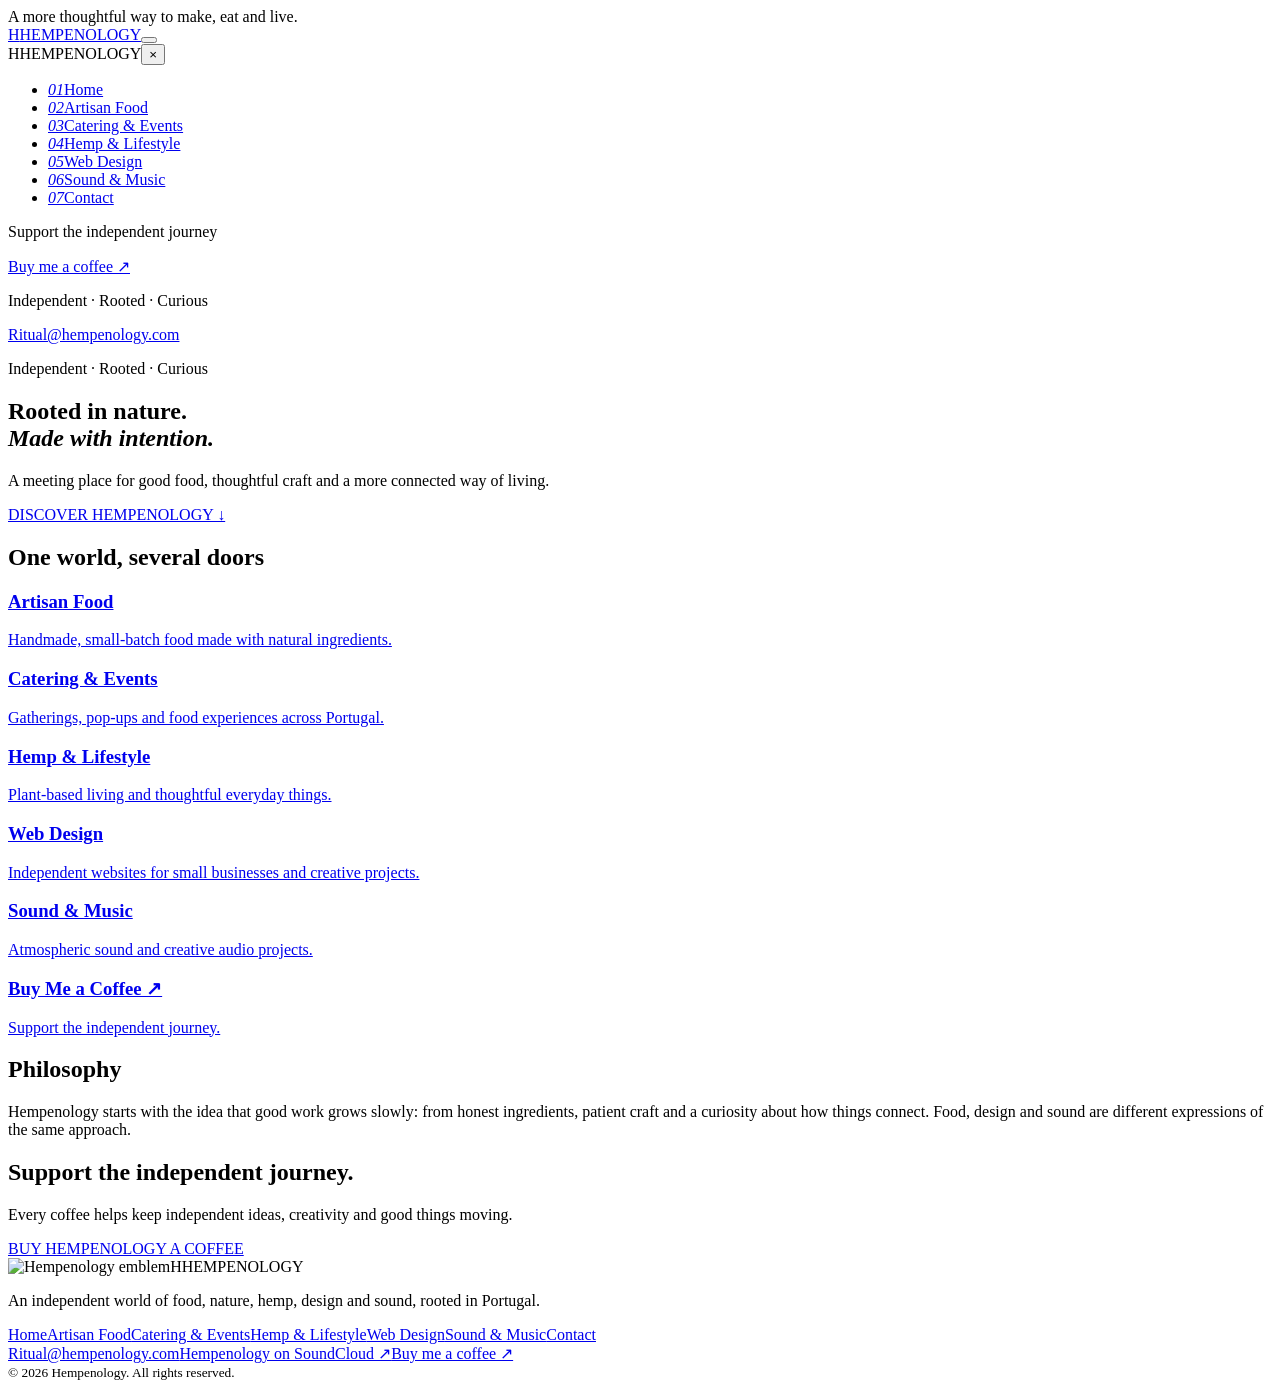
==== commit a6a72017: "Add files via upload" ====
--- a/index.html
+++ b/index.html
@@ -1,15 +1,15 @@
-<!doctype html><html lang="en"><head><meta charset="utf-8"><meta name="viewport" content="width=device-width,initial-scale=1"><title>Index | Hempenology</title><meta name="description" content="A meeting place for good food, thoughtful craft and a more connected way of living."><link rel="preconnect" href="https://fonts.googleapis.com"><link href="https://fonts.googleapis.com/css2?family=DM+Sans:wght@400;500;700&family=Playfair+Display:ital,wght@0,400;0,500;1,400;1,500&display=swap" rel="stylesheet"><link rel="stylesheet" href="assets/css/site.css"><script defer src="assets/js/site.js"></script></head><body><div class="top">A MORE THOUGHTFUL WAY TO MAKE, EAT AND LIVE.</div><header><a class="brand" href="index.html"><b>H</b><strong>HEMPENOLOGY</strong></a><button class="toggle" aria-label="Open menu" aria-expanded="false" data-menu-open><span></span><span></span></button></header><div class="menu-shade" data-menu-close></div>
-<aside class="side-menu" aria-label="Main navigation" aria-hidden="true">
-  <div class="side-head"><span>EXPLORE HEMPENOLOGY</span><button class="menu-close" aria-label="Close menu" data-menu-close>×</button></div>
-  <a class="side-home" href="index.html">The home place <span>↗</span></a>
-  <div class="side-links">
-    <a href="food.html"><small>01</small> Artisan food <span>↗</span></a>
-    <a href="catering.html"><small>02</small> Catering & events <span>↗</span></a>
-    <a href="hemp.html"><small>03</small> Hemp & lifestyle <span>↗</span></a>
-    <a href="web-design.html"><small>04</small> Web design <span>↗</span></a>
-    <a href="sound.html"><small>05</small> Sound & music <span>↗</span></a>
-    <a href="contact.html"><small>06</small> Contact <span>↗</span></a>
-  </div>
-  <a class="coffee-link" href="https://buymeacoffee.com/hempenology" target="_blank" rel="noopener">SUPPORT THE INDEPENDENT JOURNEY <b>Buy me a coffee ↗</b></a>
-  <div class="side-bottom"><span>INDEPENDENT · ROOTED · CURIOUS</span><a href="mailto:Ritual@hempenology.com">Ritual@hempenology.com</a></div>
-</aside><main><section class="hero home"><div class="copy"><small>INDEPENDENT · ROOTED · CURIOUS</small><h1>Rooted in<br>nature.<br><em>Made with<br><em>intention.</em></em></h1><p>A meeting place for good food, thoughtful craft and a more connected way of living.</p><a class="button" href="#discover">DISCOVER HEMPENOLOGY ↓</a></div></section><div id="discover"><section class="intro"><small>A HOUSE OF MANY CRAFTS</small><h2>Different worlds.<br><em>One home.</em></h2><p>Food, plant-based thinking, design and sound, brought together under one independent roof.</p></section><section class="tiles"><a href="food.html"><small>FOOD</small><h2>Food</h2><span>Explore ↗</span></a><a href="catering.html"><small>CATERING</small><h2>Catering</h2><span>Explore ↗</span></a><a href="hemp.html"><small>HEMP & LIFESTYLE</small><h2>Hemp & lifestyle</h2><span>Explore ↗</span></a><a href="web-design.html"><small>WEB DESIGN</small><h2>Web design</h2><span>Explore ↗</span></a><a href="sound.html"><small>SOUND</small><h2>Sound</h2><span>Explore ↗</span></a><a href="contact.html"><small>CONNECTION</small><h2>Start a conversation</h2><span>Get in touch ↗</span></a></section><section class="coffee-strip"><div><small>KEEP INDEPENDENT CREATIVITY BREWING</small><h2>A little support<br><em>goes a long way.</em></h2></div><a class="button" href="https://buymeacoffee.com/hempenology" target="_blank" rel="noopener">BUY HEMPENOLOGY A COFFEE ↗</a></section><section class="manifesto"><small>THE HEMPENOLOGY APPROACH</small><blockquote>Rooted in nature.<br><em>Guided by curiosity.</em></blockquote><p>Independent thinking. Hands-on making. A respect for materials, ideas and people.</p></section></div></main><footer><div class="foot"><a class="brand" href="index.html"><b>H</b><strong>HEMPENOLOGY</strong></a><p>A more thoughtful way to make, eat and live.<br>Independent · Rooted · Curious</p><div><a href="food.html">Food</a><a href="catering.html">Catering</a><a href="hemp.html">Hemp & lifestyle</a><a href="web-design.html">Web design</a><a href="sound.html">Sound</a><a href="contact.html">Contact</a></div></div><hr>© <span data-year></span> Hempenology · <a href="mailto:Ritual@hempenology.com">Ritual@hempenology.com</a></footer></body></html>+<!doctype html><html lang="en"><head><meta charset="utf-8"><meta name="viewport" content="width=device-width,initial-scale=1">
+<title>Hempenology | Rooted in nature. Made with intention.</title><meta name="description" content="Hempenology: artisan food, catering, hemp and lifestyle, web design and sound, independent and rooted in Portugal."><meta property="og:title" content="Hempenology | Rooted in nature. Made with intention."><meta property="og:description" content="Hempenology: artisan food, catering, hemp and lifestyle, web design and sound, independent and rooted in Portugal."><meta property="og:type" content="website"><meta property="og:url" content="https://hempenology.com/"><meta property="og:image" content="https://hempenology.com/assets/images/botanical.svg">
+<link rel="icon" href="assets/images/favicon.svg" type="image/svg+xml"><link rel="preconnect" href="https://fonts.googleapis.com"><link rel="preconnect" href="https://fonts.gstatic.com" crossorigin>
+<link href="https://fonts.googleapis.com/css2?family=DM+Sans:wght@400;500;700&family=Playfair+Display:ital,wght@0,500;0,700;1,500&display=swap" rel="stylesheet"><link rel="stylesheet" href="assets/css/styles.css"></head><body>
+<div class="banner">A more thoughtful way to make, eat and live.</div>
+<header class="top"><a href="index.html" aria-label="Hempenology home"><span class="logo"><span class="box">H<b></b></span><span class="word">HEMPENOLOGY</span></span></a><button class="burger" id="open" aria-label="Open menu" aria-expanded="false" aria-controls="side"><span></span><span></span><span></span></button></header>
+<div class="overlay" id="ov"></div>
+<aside class="side" id="side" aria-label="Site menu" aria-hidden="true"><div class="sh"><span class="logo"><span class="box">H<b></b></span><span class="word">HEMPENOLOGY</span></span><button id="close" aria-label="Close menu">&times;</button></div>
+<nav aria-label="Main"><ul><li><a href="index.html" aria-current="page"><i>01</i>Home</a></li><li><a href="food.html"><i>02</i>Artisan Food</a></li><li><a href="catering.html"><i>03</i>Catering & Events</a></li><li><a href="hemp.html"><i>04</i>Hemp & Lifestyle</a></li><li><a href="web-design.html"><i>05</i>Web Design</a></li><li><a href="sound.html"><i>06</i>Sound & Music</a></li><li><a href="contact.html"><i>07</i>Contact</a></li></ul></nav>
+<div class="sup"><p>Support the independent journey</p><a class="btn" href="https://buymeacoffee.com/hempenology" target="_blank" rel="noopener">Buy me a coffee &#8599;</a></div>
+<div class="sf"><p>Independent &middot; Rooted &middot; Curious</p><a href="mailto:Ritual@hempenology.com">Ritual@hempenology.com</a></div></aside>
+<main id="main"><section class="hero"><div class="in"><p class="sm">Independent &middot; Rooted &middot; Curious</p><h1>Rooted in nature.<br><em>Made with intention.</em></h1><p>A meeting place for good food, thoughtful craft and a more connected way of living.</p><a class="btn" href="#worlds">DISCOVER HEMPENOLOGY &darr;</a></div></section><section class="sec" id="worlds"><h2>One world, several doors</h2><div class="cards"><a class="card" href="food.html"><h3>Artisan Food</h3><p>Handmade, small-batch food made with natural ingredients.</p></a><a class="card" href="catering.html"><h3>Catering & Events</h3><p>Gatherings, pop-ups and food experiences across Portugal.</p></a><a class="card" href="hemp.html"><h3>Hemp & Lifestyle</h3><p>Plant-based living and thoughtful everyday things.</p></a><a class="card" href="web-design.html"><h3>Web Design</h3><p>Independent websites for small businesses and creative projects.</p></a><a class="card" href="sound.html"><h3>Sound & Music</h3><p>Atmospheric sound and creative audio projects.</p></a><a class="card coffee" href="https://buymeacoffee.com/hempenology" target="_blank" rel="noopener"><h3>Buy Me a Coffee &#8599;</h3><p>Support the independent journey.</p></a></div></section><section class="sec alt"><h2>Philosophy</h2><p class="lead">Hempenology starts with the idea that good work grows slowly: from honest ingredients, patient craft and a curiosity about how things connect. Food, design and sound are different expressions of the same approach.</p></section><section class="sec coff"><h2>Support the independent journey.</h2><p class="lead">Every coffee helps keep independent ideas, creativity and good things moving.</p><a class="btn" href="https://buymeacoffee.com/hempenology" target="_blank" rel="noopener">BUY HEMPENOLOGY A COFFEE</a></section></main>
+<footer class="foot"><div><img class="emblem" src="assets/images/emblem.png" alt="Hempenology emblem" width="110" height="110"><span class="logo"><span class="box">H<b></b></span><span class="word">HEMPENOLOGY</span></span><p>An independent world of food, nature, hemp, design and sound, rooted in Portugal.</p></div><nav aria-label="Footer"><a href="index.html">Home</a><a href="food.html">Artisan Food</a><a href="catering.html">Catering & Events</a><a href="hemp.html">Hemp & Lifestyle</a><a href="web-design.html">Web Design</a><a href="sound.html">Sound & Music</a><a href="contact.html">Contact</a></nav>
+<div><a href="mailto:Ritual@hempenology.com">Ritual@hempenology.com</a><a href="https://on.soundcloud.com/OOllfIjlfhY345QDqL" target="_blank" rel="noopener">Hempenology on SoundCloud &#8599;</a><a href="https://buymeacoffee.com/hempenology" target="_blank" rel="noopener">Buy me a coffee &#8599;</a></div>
+<small>&copy; <span id="yr">2026</span> Hempenology. All rights reserved.</small></footer><script src="assets/js/script.js"></script></body></html>
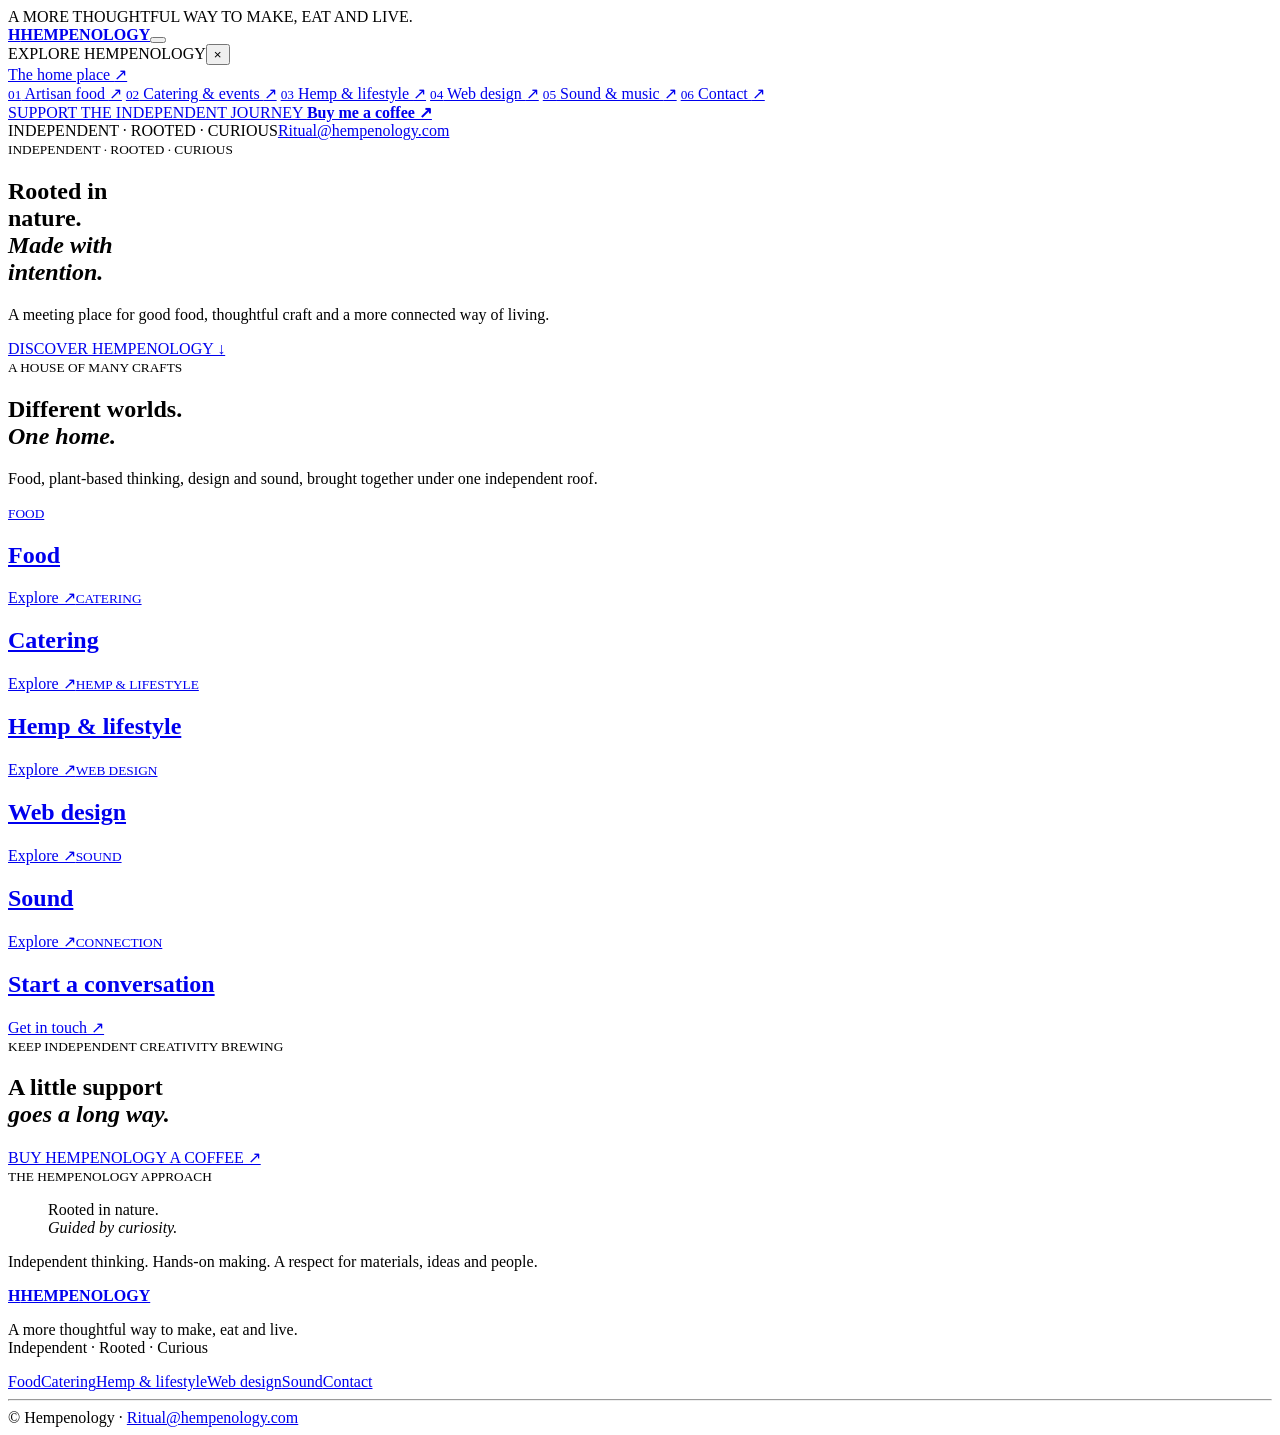
==== commit 5d60472e: "Add files via upload" ====
--- a/index.html
+++ b/index.html
@@ -1,15 +1,15 @@
-<!doctype html><html lang="en"><head><meta charset="utf-8"><meta name="viewport" content="width=device-width,initial-scale=1">
-<title>Hempenology | Rooted in nature. Made with intention.</title><meta name="description" content="Hempenology: artisan food, catering, hemp and lifestyle, web design and sound, independent and rooted in Portugal."><meta property="og:title" content="Hempenology | Rooted in nature. Made with intention."><meta property="og:description" content="Hempenology: artisan food, catering, hemp and lifestyle, web design and sound, independent and rooted in Portugal."><meta property="og:type" content="website"><meta property="og:url" content="https://hempenology.com/"><meta property="og:image" content="https://hempenology.com/assets/images/botanical.svg">
-<link rel="icon" href="assets/images/favicon.svg" type="image/svg+xml"><link rel="preconnect" href="https://fonts.googleapis.com"><link rel="preconnect" href="https://fonts.gstatic.com" crossorigin>
-<link href="https://fonts.googleapis.com/css2?family=DM+Sans:wght@400;500;700&family=Playfair+Display:ital,wght@0,500;0,700;1,500&display=swap" rel="stylesheet"><link rel="stylesheet" href="assets/css/styles.css"></head><body>
-<div class="banner">A more thoughtful way to make, eat and live.</div>
-<header class="top"><a href="index.html" aria-label="Hempenology home"><span class="logo"><span class="box">H<b></b></span><span class="word">HEMPENOLOGY</span></span></a><button class="burger" id="open" aria-label="Open menu" aria-expanded="false" aria-controls="side"><span></span><span></span><span></span></button></header>
-<div class="overlay" id="ov"></div>
-<aside class="side" id="side" aria-label="Site menu" aria-hidden="true"><div class="sh"><span class="logo"><span class="box">H<b></b></span><span class="word">HEMPENOLOGY</span></span><button id="close" aria-label="Close menu">&times;</button></div>
-<nav aria-label="Main"><ul><li><a href="index.html" aria-current="page"><i>01</i>Home</a></li><li><a href="food.html"><i>02</i>Artisan Food</a></li><li><a href="catering.html"><i>03</i>Catering & Events</a></li><li><a href="hemp.html"><i>04</i>Hemp & Lifestyle</a></li><li><a href="web-design.html"><i>05</i>Web Design</a></li><li><a href="sound.html"><i>06</i>Sound & Music</a></li><li><a href="contact.html"><i>07</i>Contact</a></li></ul></nav>
-<div class="sup"><p>Support the independent journey</p><a class="btn" href="https://buymeacoffee.com/hempenology" target="_blank" rel="noopener">Buy me a coffee &#8599;</a></div>
-<div class="sf"><p>Independent &middot; Rooted &middot; Curious</p><a href="mailto:Ritual@hempenology.com">Ritual@hempenology.com</a></div></aside>
-<main id="main"><section class="hero"><div class="in"><p class="sm">Independent &middot; Rooted &middot; Curious</p><h1>Rooted in nature.<br><em>Made with intention.</em></h1><p>A meeting place for good food, thoughtful craft and a more connected way of living.</p><a class="btn" href="#worlds">DISCOVER HEMPENOLOGY &darr;</a></div></section><section class="sec" id="worlds"><h2>One world, several doors</h2><div class="cards"><a class="card" href="food.html"><h3>Artisan Food</h3><p>Handmade, small-batch food made with natural ingredients.</p></a><a class="card" href="catering.html"><h3>Catering & Events</h3><p>Gatherings, pop-ups and food experiences across Portugal.</p></a><a class="card" href="hemp.html"><h3>Hemp & Lifestyle</h3><p>Plant-based living and thoughtful everyday things.</p></a><a class="card" href="web-design.html"><h3>Web Design</h3><p>Independent websites for small businesses and creative projects.</p></a><a class="card" href="sound.html"><h3>Sound & Music</h3><p>Atmospheric sound and creative audio projects.</p></a><a class="card coffee" href="https://buymeacoffee.com/hempenology" target="_blank" rel="noopener"><h3>Buy Me a Coffee &#8599;</h3><p>Support the independent journey.</p></a></div></section><section class="sec alt"><h2>Philosophy</h2><p class="lead">Hempenology starts with the idea that good work grows slowly: from honest ingredients, patient craft and a curiosity about how things connect. Food, design and sound are different expressions of the same approach.</p></section><section class="sec coff"><h2>Support the independent journey.</h2><p class="lead">Every coffee helps keep independent ideas, creativity and good things moving.</p><a class="btn" href="https://buymeacoffee.com/hempenology" target="_blank" rel="noopener">BUY HEMPENOLOGY A COFFEE</a></section></main>
-<footer class="foot"><div><img class="emblem" src="assets/images/emblem.png" alt="Hempenology emblem" width="110" height="110"><span class="logo"><span class="box">H<b></b></span><span class="word">HEMPENOLOGY</span></span><p>An independent world of food, nature, hemp, design and sound, rooted in Portugal.</p></div><nav aria-label="Footer"><a href="index.html">Home</a><a href="food.html">Artisan Food</a><a href="catering.html">Catering & Events</a><a href="hemp.html">Hemp & Lifestyle</a><a href="web-design.html">Web Design</a><a href="sound.html">Sound & Music</a><a href="contact.html">Contact</a></nav>
-<div><a href="mailto:Ritual@hempenology.com">Ritual@hempenology.com</a><a href="https://on.soundcloud.com/OOllfIjlfhY345QDqL" target="_blank" rel="noopener">Hempenology on SoundCloud &#8599;</a><a href="https://buymeacoffee.com/hempenology" target="_blank" rel="noopener">Buy me a coffee &#8599;</a></div>
-<small>&copy; <span id="yr">2026</span> Hempenology. All rights reserved.</small></footer><script src="assets/js/script.js"></script></body></html>+<!doctype html><html lang="en"><head><meta charset="utf-8"><meta name="viewport" content="width=device-width,initial-scale=1"><title>Hempenology | Rooted in nature. Made with intention.</title><meta name="description" content="A meeting place for good food, thoughtful craft and a more connected way of living."><link rel="preconnect" href="https://fonts.googleapis.com"><link href="https://fonts.googleapis.com/css2?family=DM+Sans:wght@400;500;700&family=Playfair+Display:ital,wght@0,400;0,500;1,400;1,500&display=swap" rel="stylesheet"><link rel="stylesheet" href="assets/css/site.css"><script defer src="assets/js/site.js"></script><link rel="icon" href="assets/images/favicon.svg" type="image/svg+xml"></head><body><div class="top">A MORE THOUGHTFUL WAY TO MAKE, EAT AND LIVE.</div><header><a class="brand" href="index.html"><b>H</b><strong>HEMPENOLOGY</strong></a><button class="toggle" aria-label="Open menu" aria-expanded="false" data-menu-open><span></span><span></span></button></header><div class="menu-shade" data-menu-close></div>
+<aside class="side-menu" aria-label="Main navigation" aria-hidden="true">
+  <div class="side-head"><span>EXPLORE HEMPENOLOGY</span><button class="menu-close" aria-label="Close menu" data-menu-close>×</button></div>
+  <a class="side-home" href="index.html">The home place <span>↗</span></a>
+  <div class="side-links">
+    <a href="food.html"><small>01</small> Artisan food <span>↗</span></a>
+    <a href="catering.html"><small>02</small> Catering & events <span>↗</span></a>
+    <a href="hemp.html"><small>03</small> Hemp & lifestyle <span>↗</span></a>
+    <a href="web-design.html"><small>04</small> Web design <span>↗</span></a>
+    <a href="sound.html"><small>05</small> Sound & music <span>↗</span></a>
+    <a href="contact.html"><small>06</small> Contact <span>↗</span></a>
+  </div>
+  <a class="coffee-link" href="https://buymeacoffee.com/hempenology" target="_blank" rel="noopener">SUPPORT THE INDEPENDENT JOURNEY <b>Buy me a coffee ↗</b></a>
+  <div class="side-bottom"><span>INDEPENDENT · ROOTED · CURIOUS</span><a href="mailto:Ritual@hempenology.com">Ritual@hempenology.com</a></div>
+</aside><main><section class="hero home"><div class="copy"><small>INDEPENDENT · ROOTED · CURIOUS</small><h1>Rooted in<br>nature.<br><em>Made with<br><em>intention.</em></em></h1><p>A meeting place for good food, thoughtful craft and a more connected way of living.</p><a class="button" href="#discover">DISCOVER HEMPENOLOGY ↓</a></div></section><div id="discover"><section class="intro"><small>A HOUSE OF MANY CRAFTS</small><h2>Different worlds.<br><em>One home.</em></h2><p>Food, plant-based thinking, design and sound, brought together under one independent roof.</p></section><section class="tiles"><a href="food.html"><small>FOOD</small><h2>Food</h2><span>Explore ↗</span></a><a href="catering.html"><small>CATERING</small><h2>Catering</h2><span>Explore ↗</span></a><a href="hemp.html"><small>HEMP & LIFESTYLE</small><h2>Hemp & lifestyle</h2><span>Explore ↗</span></a><a href="web-design.html"><small>WEB DESIGN</small><h2>Web design</h2><span>Explore ↗</span></a><a href="sound.html"><small>SOUND</small><h2>Sound</h2><span>Explore ↗</span></a><a href="contact.html"><small>CONNECTION</small><h2>Start a conversation</h2><span>Get in touch ↗</span></a></section><section class="coffee-strip"><div><small>KEEP INDEPENDENT CREATIVITY BREWING</small><h2>A little support<br><em>goes a long way.</em></h2></div><a class="button" href="https://buymeacoffee.com/hempenology" target="_blank" rel="noopener">BUY HEMPENOLOGY A COFFEE ↗</a></section><section class="manifesto"><small>THE HEMPENOLOGY APPROACH</small><blockquote>Rooted in nature.<br><em>Guided by curiosity.</em></blockquote><p>Independent thinking. Hands-on making. A respect for materials, ideas and people.</p></section></div></main><footer><div class="foot"><a class="brand" href="index.html"><b>H</b><strong>HEMPENOLOGY</strong></a><p>A more thoughtful way to make, eat and live.<br>Independent · Rooted · Curious</p><div><a href="food.html">Food</a><a href="catering.html">Catering</a><a href="hemp.html">Hemp & lifestyle</a><a href="web-design.html">Web design</a><a href="sound.html">Sound</a><a href="contact.html">Contact</a></div></div><hr>© <span data-year></span> Hempenology · <a href="mailto:Ritual@hempenology.com">Ritual@hempenology.com</a></footer></body></html>
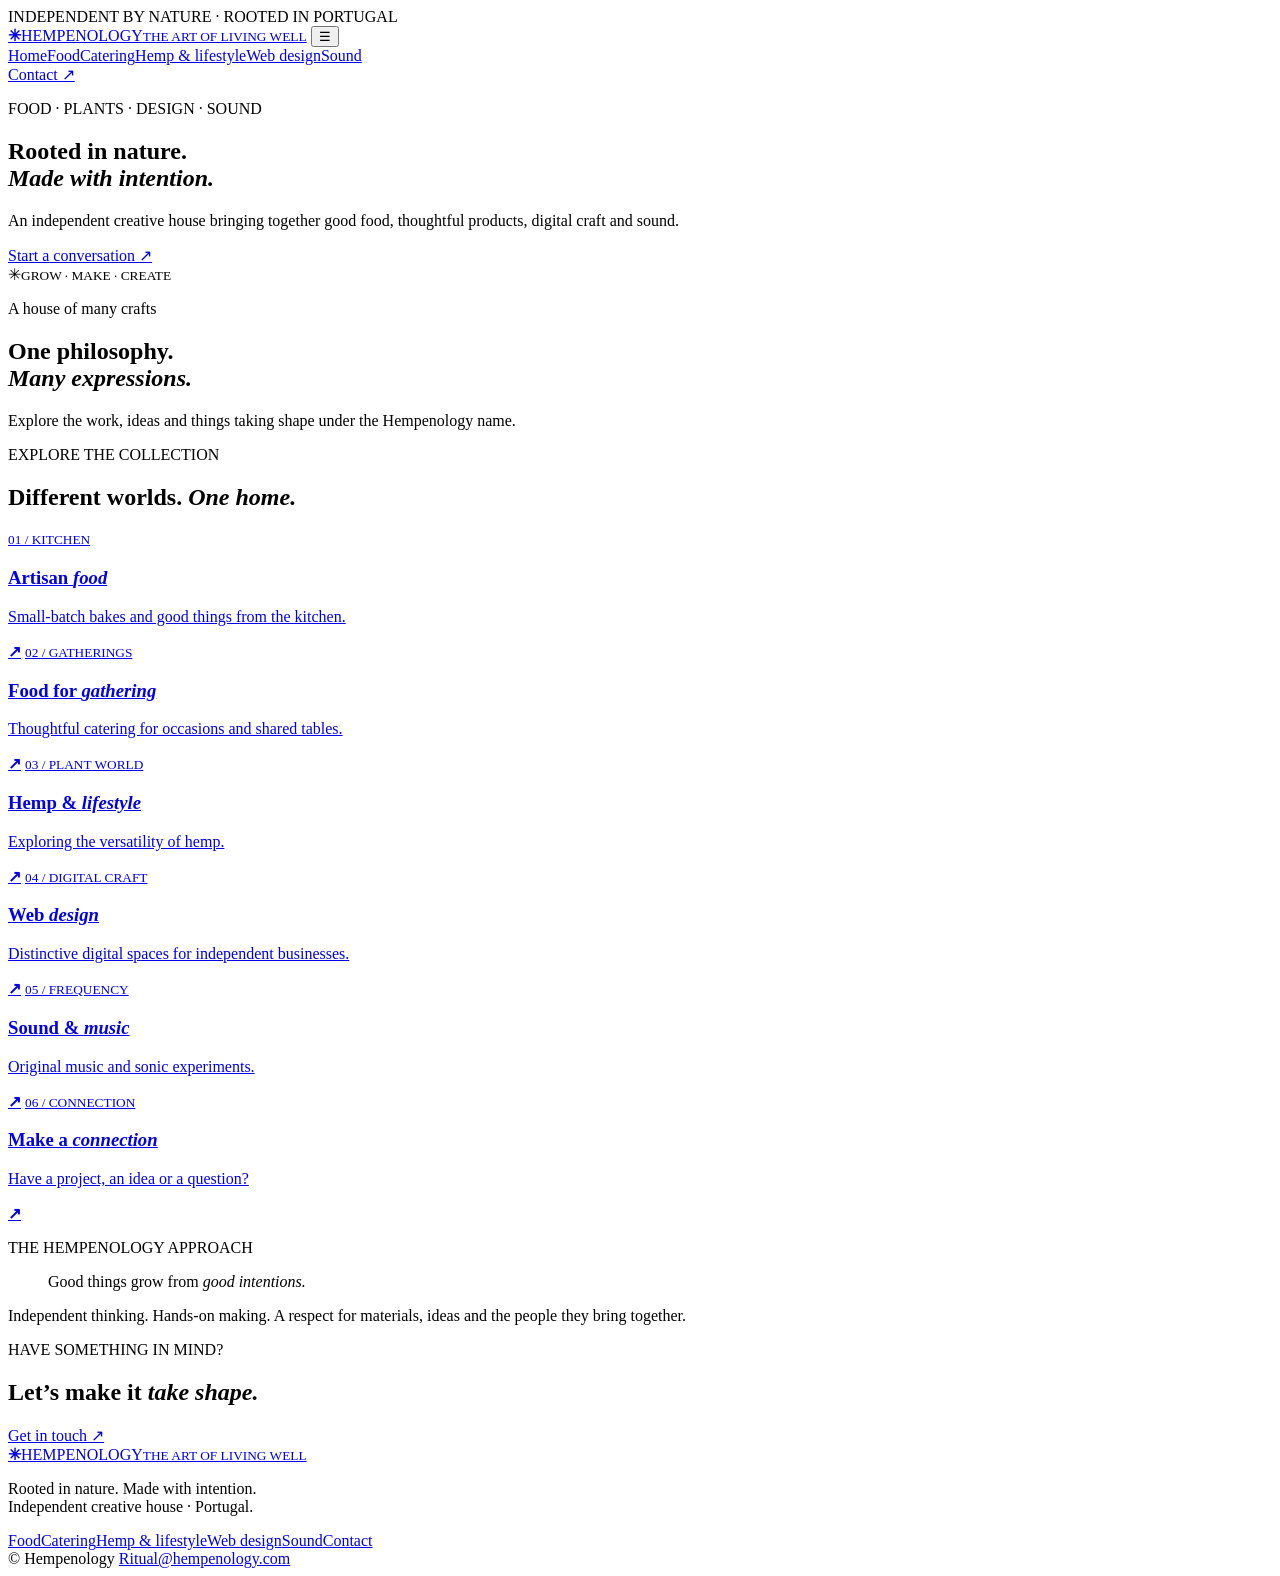
==== commit 256519e5: "Add files via upload" ====
--- a/index.html
+++ b/index.html
@@ -1,15 +1,10 @@
-<!doctype html><html lang="en"><head><meta charset="utf-8"><meta name="viewport" content="width=device-width,initial-scale=1"><title>Hempenology | Rooted in nature. Made with intention.</title><meta name="description" content="A meeting place for good food, thoughtful craft and a more connected way of living."><link rel="preconnect" href="https://fonts.googleapis.com"><link href="https://fonts.googleapis.com/css2?family=DM+Sans:wght@400;500;700&family=Playfair+Display:ital,wght@0,400;0,500;1,400;1,500&display=swap" rel="stylesheet"><link rel="stylesheet" href="assets/css/site.css"><script defer src="assets/js/site.js"></script><link rel="icon" href="assets/images/favicon.svg" type="image/svg+xml"></head><body><div class="top">A MORE THOUGHTFUL WAY TO MAKE, EAT AND LIVE.</div><header><a class="brand" href="index.html"><b>H</b><strong>HEMPENOLOGY</strong></a><button class="toggle" aria-label="Open menu" aria-expanded="false" data-menu-open><span></span><span></span></button></header><div class="menu-shade" data-menu-close></div>
-<aside class="side-menu" aria-label="Main navigation" aria-hidden="true">
-  <div class="side-head"><span>EXPLORE HEMPENOLOGY</span><button class="menu-close" aria-label="Close menu" data-menu-close>×</button></div>
-  <a class="side-home" href="index.html">The home place <span>↗</span></a>
-  <div class="side-links">
-    <a href="food.html"><small>01</small> Artisan food <span>↗</span></a>
-    <a href="catering.html"><small>02</small> Catering & events <span>↗</span></a>
-    <a href="hemp.html"><small>03</small> Hemp & lifestyle <span>↗</span></a>
-    <a href="web-design.html"><small>04</small> Web design <span>↗</span></a>
-    <a href="sound.html"><small>05</small> Sound & music <span>↗</span></a>
-    <a href="contact.html"><small>06</small> Contact <span>↗</span></a>
-  </div>
-  <a class="coffee-link" href="https://buymeacoffee.com/hempenology" target="_blank" rel="noopener">SUPPORT THE INDEPENDENT JOURNEY <b>Buy me a coffee ↗</b></a>
-  <div class="side-bottom"><span>INDEPENDENT · ROOTED · CURIOUS</span><a href="mailto:Ritual@hempenology.com">Ritual@hempenology.com</a></div>
-</aside><main><section class="hero home"><div class="copy"><small>INDEPENDENT · ROOTED · CURIOUS</small><h1>Rooted in<br>nature.<br><em>Made with<br><em>intention.</em></em></h1><p>A meeting place for good food, thoughtful craft and a more connected way of living.</p><a class="button" href="#discover">DISCOVER HEMPENOLOGY ↓</a></div></section><div id="discover"><section class="intro"><small>A HOUSE OF MANY CRAFTS</small><h2>Different worlds.<br><em>One home.</em></h2><p>Food, plant-based thinking, design and sound, brought together under one independent roof.</p></section><section class="tiles"><a href="food.html"><small>FOOD</small><h2>Food</h2><span>Explore ↗</span></a><a href="catering.html"><small>CATERING</small><h2>Catering</h2><span>Explore ↗</span></a><a href="hemp.html"><small>HEMP & LIFESTYLE</small><h2>Hemp & lifestyle</h2><span>Explore ↗</span></a><a href="web-design.html"><small>WEB DESIGN</small><h2>Web design</h2><span>Explore ↗</span></a><a href="sound.html"><small>SOUND</small><h2>Sound</h2><span>Explore ↗</span></a><a href="contact.html"><small>CONNECTION</small><h2>Start a conversation</h2><span>Get in touch ↗</span></a></section><section class="coffee-strip"><div><small>KEEP INDEPENDENT CREATIVITY BREWING</small><h2>A little support<br><em>goes a long way.</em></h2></div><a class="button" href="https://buymeacoffee.com/hempenology" target="_blank" rel="noopener">BUY HEMPENOLOGY A COFFEE ↗</a></section><section class="manifesto"><small>THE HEMPENOLOGY APPROACH</small><blockquote>Rooted in nature.<br><em>Guided by curiosity.</em></blockquote><p>Independent thinking. Hands-on making. A respect for materials, ideas and people.</p></section></div></main><footer><div class="foot"><a class="brand" href="index.html"><b>H</b><strong>HEMPENOLOGY</strong></a><p>A more thoughtful way to make, eat and live.<br>Independent · Rooted · Curious</p><div><a href="food.html">Food</a><a href="catering.html">Catering</a><a href="hemp.html">Hemp & lifestyle</a><a href="web-design.html">Web design</a><a href="sound.html">Sound</a><a href="contact.html">Contact</a></div></div><hr>© <span data-year></span> Hempenology · <a href="mailto:Ritual@hempenology.com">Ritual@hempenology.com</a></footer></body></html>+<!doctype html><html lang="en"><head><meta charset="utf-8"><meta name="viewport" content="width=device-width,initial-scale=1"><title>Hempenology</title><meta name="description" content="Hempenology. Rooted in nature, made with intention."><meta name="theme-color" content="#171612"><link rel="preconnect" href="https://fonts.googleapis.com"><link href="https://fonts.googleapis.com/css2?family=DM+Sans:wght@400;500;600;700&family=Playfair+Display:ital,wght@0,400;0,500;1,400;1,500&display=swap" rel="stylesheet"><link rel="stylesheet" href="assets/css/site.css"><script defer src="assets/js/site.js"></script></head><body><div class="announcement">INDEPENDENT BY NATURE <span>·</span> ROOTED IN PORTUGAL</div>
+<header class="site-header"><a class="brand" href="index.html"><b>✳</b><span>HEMPENOLOGY<small>THE ART OF LIVING WELL</small></span></a>
+<button class="nav-toggle" aria-label="Open navigation" aria-expanded="false">☰</button><nav><a class="active" href="index.html">Home</a><a class="" href="food.html">Food</a><a class="" href="catering.html">Catering</a><a class="" href="hemp.html">Hemp & lifestyle</a><a class="" href="studio.html">Web design</a><a class="" href="sound.html">Sound</a></nav><a class="header-contact" href="contact.html">Contact ↗</a></header><main><section class="hero index"><div><p class="eyebrow">FOOD · PLANTS · DESIGN · SOUND</p><h1>Rooted in nature.<br><em>Made with intention.</em></h1><p>An independent creative house bringing together good food, thoughtful products, digital craft and sound.</p><a class="button" href="contact.html">Start a conversation ↗</a></div><div class="hero-symbol">✳<small>GROW · MAKE · CREATE</small></div></section><section class="intro"><p class="eyebrow">A house of many crafts</p><div><h2>One philosophy.<br><em>Many expressions.</em></h2><p>Explore the work, ideas and things taking shape under the Hempenology name.</p></div></section><section class="disciplines"><p class="eyebrow">EXPLORE THE COLLECTION</p><h2>Different worlds. <em>One home.</em></h2><div class="cards">
+<a class="food" href="food.html"><small>01 / KITCHEN</small><h3>Artisan <em>food</em></h3><p>Small-batch bakes and good things from the kitchen.</p><b>↗</b></a>
+<a class="catering" href="catering.html"><small>02 / GATHERINGS</small><h3>Food for <em>gathering</em></h3><p>Thoughtful catering for occasions and shared tables.</p><b>↗</b></a>
+<a class="hemp" href="hemp.html"><small>03 / PLANT WORLD</small><h3>Hemp & <em>lifestyle</em></h3><p>Exploring the versatility of hemp.</p><b>↗</b></a>
+<a class="studio" href="studio.html"><small>04 / DIGITAL CRAFT</small><h3>Web <em>design</em></h3><p>Distinctive digital spaces for independent businesses.</p><b>↗</b></a>
+<a class="sound" href="sound.html"><small>05 / FREQUENCY</small><h3>Sound & <em>music</em></h3><p>Original music and sonic experiments.</p><b>↗</b></a>
+<a class="contact" href="contact.html"><small>06 / CONNECTION</small><h3>Make a <em>connection</em></h3><p>Have a project, an idea or a question?</p><b>↗</b></a></div></section>
+<section class="manifesto"><p class="eyebrow">THE HEMPENOLOGY APPROACH</p><blockquote>Good things grow from <em>good intentions.</em></blockquote><p>Independent thinking. Hands-on making. A respect for materials, ideas and the people they bring together.</p></section><section class="closing"><p class="eyebrow">HAVE SOMETHING IN MIND?</p><h2>Let’s make it <em>take shape.</em></h2><a class="button light" href="contact.html">Get in touch ↗</a></section></main><footer><div class="footer-main"><a class="brand" href="index.html"><b>✳</b><span>HEMPENOLOGY<small>THE ART OF LIVING WELL</small></span></a><p>Rooted in nature. Made with intention.<br>Independent creative house · Portugal.</p><div class="footer-links"><a href="food.html">Food</a><a href="catering.html">Catering</a><a href="hemp.html">Hemp & lifestyle</a><a href="studio.html">Web design</a><a href="sound.html">Sound</a><a href="contact.html">Contact</a></div></div><div class="footer-bottom">© <span data-year></span> Hempenology <a href="mailto:Ritual@hempenology.com">Ritual@hempenology.com</a></div></footer></body></html>
